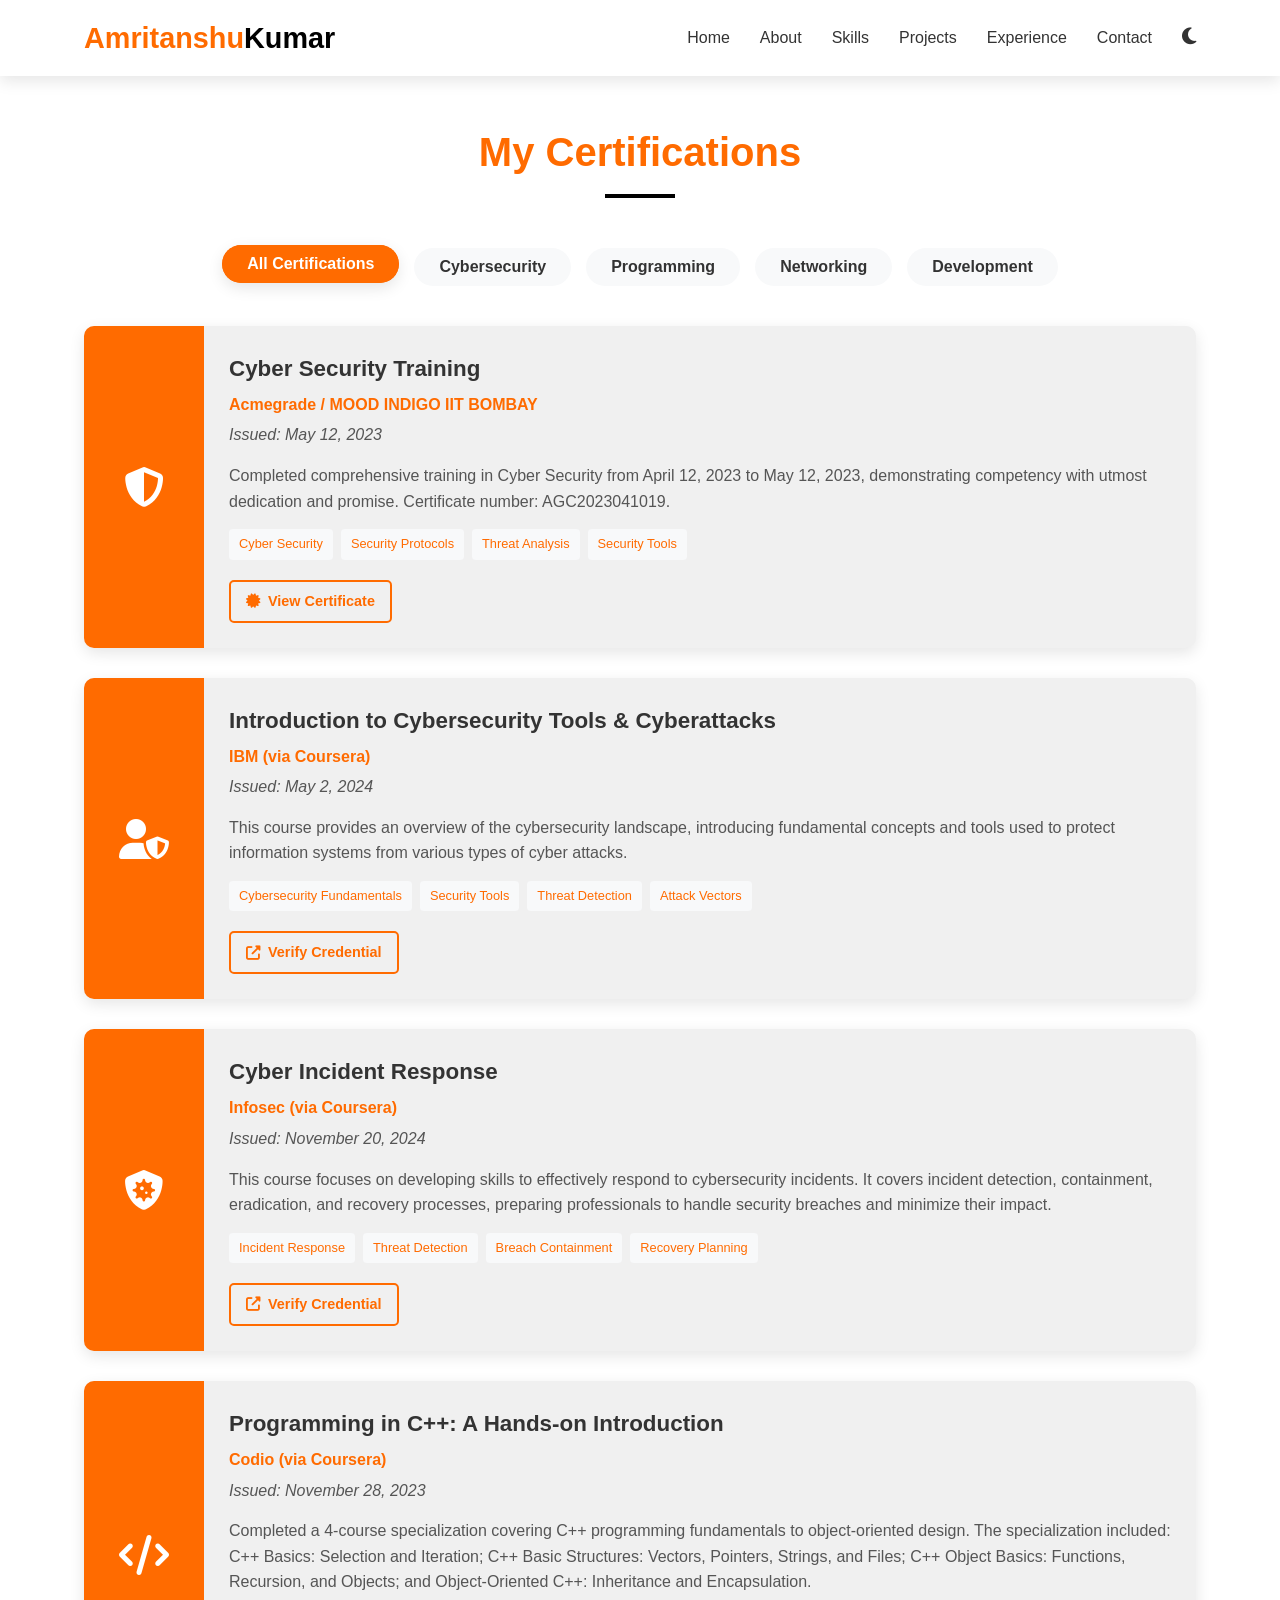
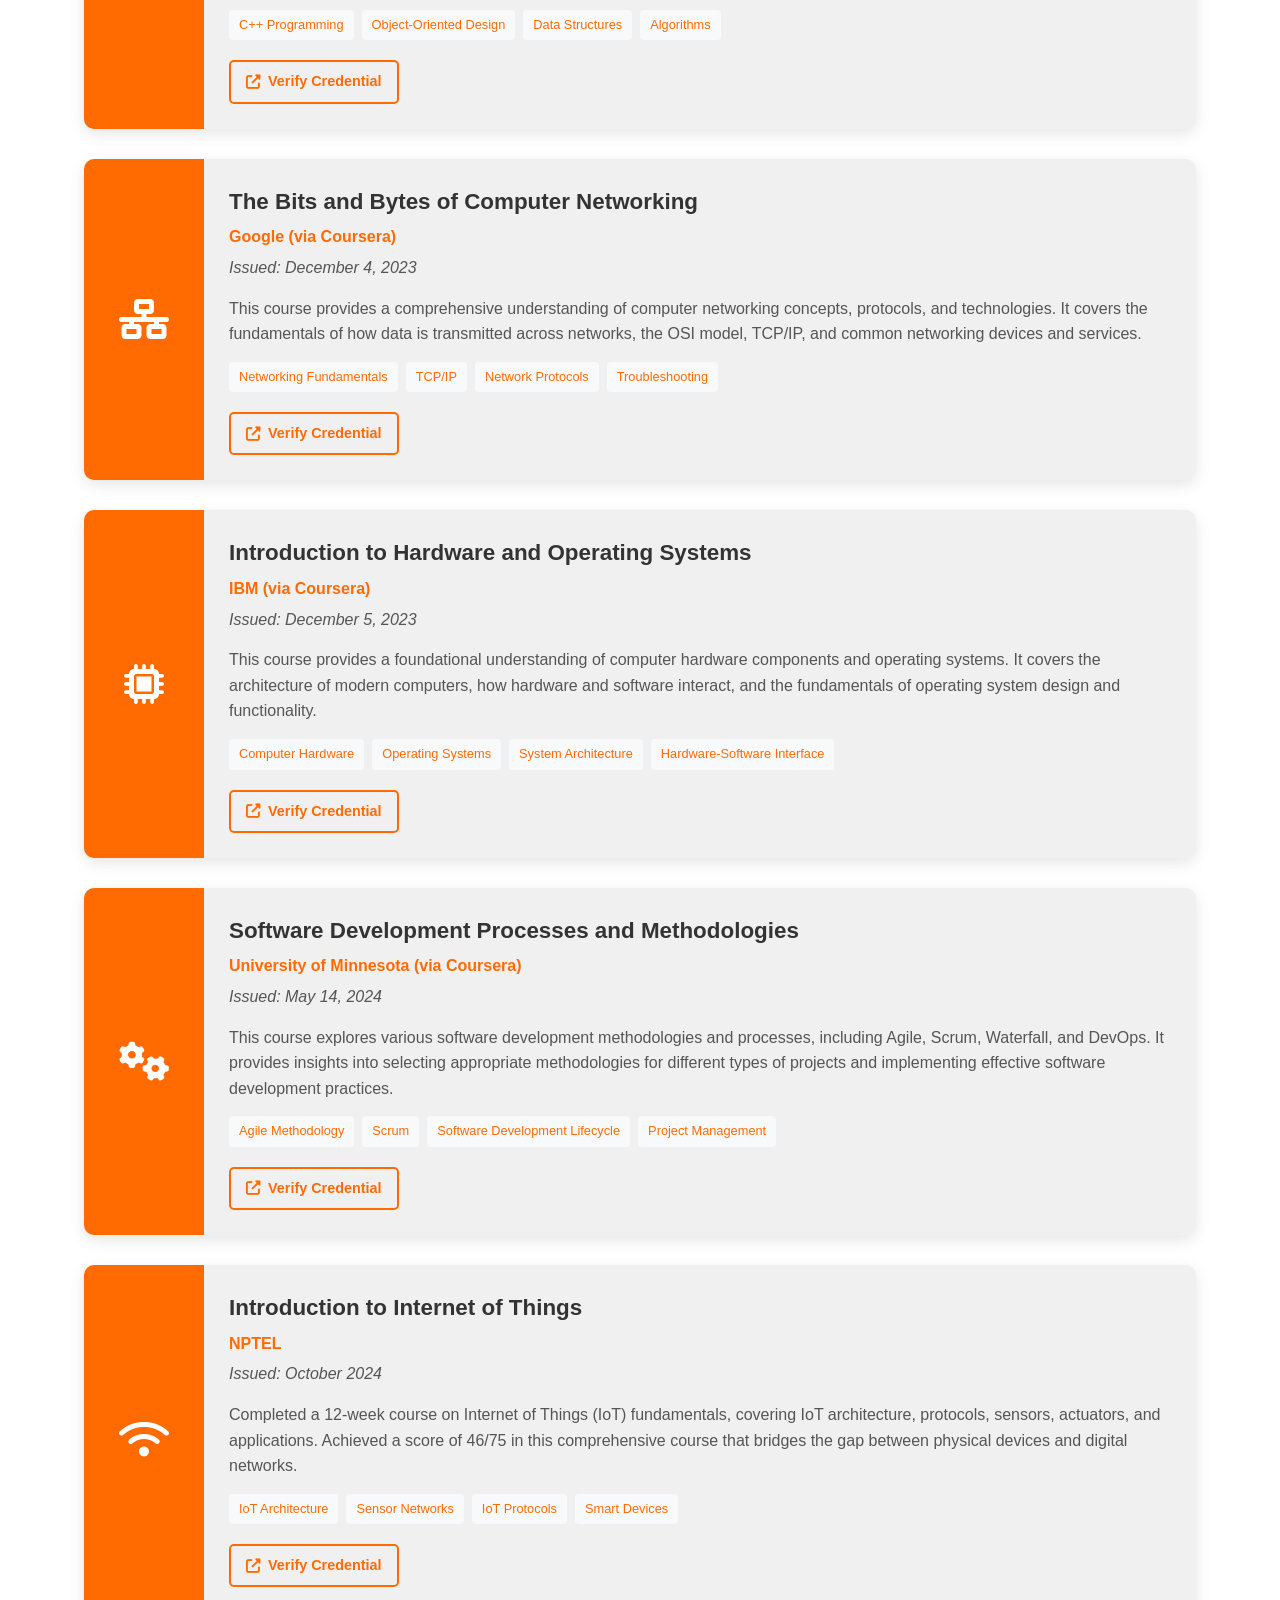
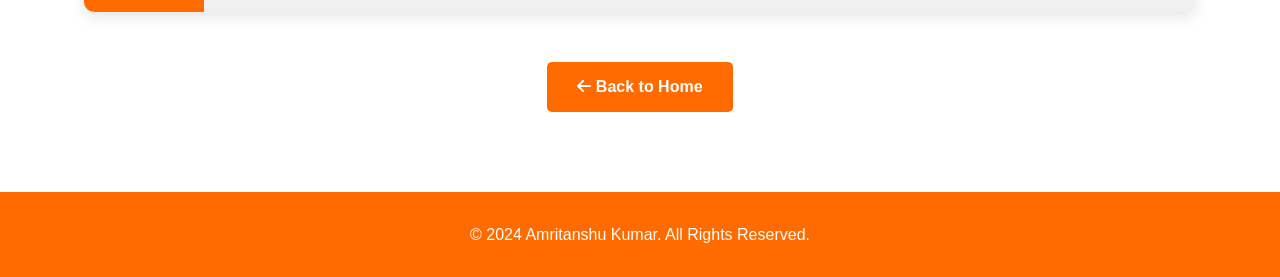
==== certifications.html @ e0c7df5c "Your First commit" ====
<!DOCTYPE html>
<html lang="en">
<head>
    <meta charset="UTF-8">
    <meta name="viewport" content="width=device-width, initial-scale=1.0">
    <title>Amritanshu Kumar | Certifications</title>
    <link rel="stylesheet" href="styles.css">
    <link rel="stylesheet" href="https://cdnjs.cloudflare.com/ajax/libs/font-awesome/6.4.0/css/all.min.css">
</head>
<body class="light-mode">
    <!-- Header Section -->
    <header>
        <div class="container">
            <div class="logo">
                <h1>Amritanshu<span>Kumar</span></h1>
            </div>
            <nav>
                <ul class="nav-links">
                    <li><a href="index.html#home">Home</a></li>
                    <li><a href="index.html#about">About</a></li>
                    <li><a href="index.html#skills">Skills</a></li>
                    <li><a href="index.html#projects">Projects</a></li>
                    <li><a href="index.html#experience">Experience</a></li>
                    <li><a href="index.html#contact">Contact</a></li>
                    <li>
                        <button id="theme-toggle" class="theme-toggle">
                            <i class="fas fa-moon"></i>
                        </button>
                    </li>
                </ul>
                <div class="hamburger">
                    <span class="bar"></span>
                    <span class="bar"></span>
                    <span class="bar"></span>
                </div>
            </nav>
        </div>
    </header>

    <!-- Certifications Section -->
    <section class="certifications-page">
        <div class="container">
            <div class="section-header">
                <h2>My Certifications</h2>
                <div class="underline"></div>
            </div>
            
            <!-- Certification Categories -->
            <div class="certification-categories">
                <button class="cert-category-btn active" data-category="all">All Certifications</button>
                <button class="cert-category-btn" data-category="cybersecurity">Cybersecurity</button>
                <button class="cert-category-btn" data-category="programming">Programming</button>
                <button class="cert-category-btn" data-category="networking">Networking</button>
                <button class="cert-category-btn" data-category="development">Development</button>
            </div>
            
            <div class="certifications-grid">
                <!-- CYBERSECURITY CERTIFICATIONS -->
                
                <!-- Certification: Cyber Security Training -->
                <div class="certification-card" data-category="cybersecurity">
                    <div class="certification-icon">
                        <i class="fas fa-shield-alt"></i>
                    </div>
                    <div class="certification-details">
                        <h3>Cyber Security Training</h3>
                        <p class="certification-issuer">Acmegrade / MOOD INDIGO IIT BOMBAY</p>
                        <p class="certification-date">Issued: May 12, 2023</p>
                        <p class="certification-description">
                            Completed comprehensive training in Cyber Security from April 12, 2023 to May 12, 2023, demonstrating competency with utmost dedication and promise. Certificate number: AGC2023041019.
                        </p>
                        <div class="certification-skills">
                            <span>Cyber Security</span>
                            <span>Security Protocols</span>
                            <span>Threat Analysis</span>
                            <span>Security Tools</span>
                        </div>
                        <a href="#" class="btn secondary-btn certification-btn view-certificate" data-image="https://hebbkx1anhila5yf.public.blob.vercel-storage.com/Amritanshu%20Kumar_Training%20Completion.jpg-Mff4ycmvmTlP9Wf2newziqdN8d3JYo.jpeg">
                            <i class="fas fa-certificate"></i> View Certificate
                        </a>
                    </div>
                </div>

                <!-- Certification: Introduction to Cybersecurity Tools & Cyberattacks -->
                <div class="certification-card" data-category="cybersecurity">
                    <div class="certification-icon">
                        <i class="fas fa-user-shield"></i>
                    </div>
                    <div class="certification-details">
                        <h3>Introduction to Cybersecurity Tools & Cyberattacks</h3>
                        <p class="certification-issuer">IBM (via Coursera)</p>
                        <p class="certification-date">Issued: May 2, 2024</p>
                        <p class="certification-description">
                            This course provides an overview of the cybersecurity landscape, introducing fundamental concepts and tools used to protect information systems from various types of cyber attacks.
                        </p>
                        <div class="certification-skills">
                            <span>Cybersecurity Fundamentals</span>
                            <span>Security Tools</span>
                            <span>Threat Detection</span>
                            <span>Attack Vectors</span>
                        </div>
                        <a href="https://coursera.org/verify/MTR5XKNKFV6U" target="_blank" class="btn secondary-btn certification-btn">
                            <i class="fas fa-external-link-alt"></i> Verify Credential
                        </a>
                    </div>
                </div>

                <!-- Certification: Cyber Incident Response -->
                <div class="certification-card" data-category="cybersecurity">
                    <div class="certification-icon">
                        <i class="fas fa-shield-virus"></i>
                    </div>
                    <div class="certification-details">
                        <h3>Cyber Incident Response</h3>
                        <p class="certification-issuer">Infosec (via Coursera)</p>
                        <p class="certification-date">Issued: November 20, 2024</p>
                        <p class="certification-description">
                            This course focuses on developing skills to effectively respond to cybersecurity incidents. It covers incident detection, containment, eradication, and recovery processes, preparing professionals to handle security breaches and minimize their impact.
                        </p>
                        <div class="certification-skills">
                            <span>Incident Response</span>
                            <span>Threat Detection</span>
                            <span>Breach Containment</span>
                            <span>Recovery Planning</span>
                        </div>
                        <a href="https://coursera.org/verify/WIJTBOABMJUI" target="_blank" class="btn secondary-btn certification-btn">
                            <i class="fas fa-external-link-alt"></i> Verify Credential
                        </a>
                    </div>
                </div>

                <!-- PROGRAMMING CERTIFICATIONS -->
                
                <!-- Certification: Programming in C++ Specialization -->
                <div class="certification-card" data-category="programming">
                    <div class="certification-icon">
                        <i class="fas fa-code"></i>
                    </div>
                    <div class="certification-details">
                        <h3>Programming in C++: A Hands-on Introduction</h3>
                        <p class="certification-issuer">Codio (via Coursera)</p>
                        <p class="certification-date">Issued: November 28, 2023</p>
                        <p class="certification-description">
                            Completed a 4-course specialization covering C++ programming fundamentals to object-oriented design. The specialization included: C++ Basics: Selection and Iteration; C++ Basic Structures: Vectors, Pointers, Strings, and Files; C++ Object Basics: Functions, Recursion, and Objects; and Object-Oriented C++: Inheritance and Encapsulation.
                        </p>
                        <div class="certification-skills">
                            <span>C++ Programming</span>
                            <span>Object-Oriented Design</span>
                            <span>Data Structures</span>
                            <span>Algorithms</span>
                        </div>
                        <a href="https://coursera.org/verify/specialization/FGWPB8XZX6ZG" target="_blank" class="btn secondary-btn certification-btn">
                            <i class="fas fa-external-link-alt"></i> Verify Credential
                        </a>
                    </div>
                </div>

                <!-- NETWORKING CERTIFICATIONS -->
                
                <!-- Certification: The Bits and Bytes of Computer Networking -->
                <div class="certification-card" data-category="networking">
                    <div class="certification-icon">
                        <i class="fas fa-network-wired"></i>
                    </div>
                    <div class="certification-details">
                        <h3>The Bits and Bytes of Computer Networking</h3>
                        <p class="certification-issuer">Google (via Coursera)</p>
                        <p class="certification-date">Issued: December 4, 2023</p>
                        <p class="certification-description">
                            This course provides a comprehensive understanding of computer networking concepts, protocols, and technologies. It covers the fundamentals of how data is transmitted across networks, the OSI model, TCP/IP, and common networking devices and services.
                        </p>
                        <div class="certification-skills">
                            <span>Networking Fundamentals</span>
                            <span>TCP/IP</span>
                            <span>Network Protocols</span>
                            <span>Troubleshooting</span>
                        </div>
                        <a href="https://coursera.org/verify/EKJ3FA8R62XE" target="_blank" class="btn secondary-btn certification-btn">
                            <i class="fas fa-external-link-alt"></i> Verify Credential
                        </a>
                    </div>
                </div>

                <!-- HARDWARE & OS CERTIFICATIONS -->
                
                <!-- Certification: Introduction to Hardware and Operating Systems -->
                <div class="certification-card" data-category="development">
                    <div class="certification-icon">
                        <i class="fas fa-microchip"></i>
                    </div>
                    <div class="certification-details">
                        <h3>Introduction to Hardware and Operating Systems</h3>
                        <p class="certification-issuer">IBM (via Coursera)</p>
                        <p class="certification-date">Issued: December 5, 2023</p>
                        <p class="certification-description">
                            This course provides a foundational understanding of computer hardware components and operating systems. It covers the architecture of modern computers, how hardware and software interact, and the fundamentals of operating system design and functionality.
                        </p>
                        <div class="certification-skills">
                            <span>Computer Hardware</span>
                            <span>Operating Systems</span>
                            <span>System Architecture</span>
                            <span>Hardware-Software Interface</span>
                        </div>
                        <a href="https://coursera.org/verify/5UM3SC7GSRB4" target="_blank" class="btn secondary-btn certification-btn">
                            <i class="fas fa-external-link-alt"></i> Verify Credential
                        </a>
                    </div>
                </div>

                <!-- SOFTWARE DEVELOPMENT CERTIFICATIONS -->
                
                <!-- Certification: Software Development Processes and Methodologies -->
                <div class="certification-card" data-category="development">
                    <div class="certification-icon">
                        <i class="fas fa-cogs"></i>
                    </div>
                    <div class="certification-details">
                        <h3>Software Development Processes and Methodologies</h3>
                        <p class="certification-issuer">University of Minnesota (via Coursera)</p>
                        <p class="certification-date">Issued: May 14, 2024</p>
                        <p class="certification-description">
                            This course explores various software development methodologies and processes, including Agile, Scrum, Waterfall, and DevOps. It provides insights into selecting appropriate methodologies for different types of projects and implementing effective software development practices.
                        </p>
                        <div class="certification-skills">
                            <span>Agile Methodology</span>
                            <span>Scrum</span>
                            <span>Software Development Lifecycle</span>
                            <span>Project Management</span>
                        </div>
                        <a href="https://coursera.org/verify/29CR3XC6URD5" target="_blank" class="btn secondary-btn certification-btn">
                            <i class="fas fa-external-link-alt"></i> Verify Credential
                        </a>
                    </div>
                </div>

                <!-- IOT CERTIFICATIONS -->
                
                <!-- Certification: Introduction to Internet of Things -->
                <div class="certification-card" data-category="development">
                    <div class="certification-icon">
                        <i class="fas fa-wifi"></i>
                    </div>
                    <div class="certification-details">
                        <h3>Introduction to Internet of Things</h3>
                        <p class="certification-issuer">NPTEL</p>
                        <p class="certification-date">Issued: October 2024</p>
                        <p class="certification-description">
                            Completed a 12-week course on Internet of Things (IoT) fundamentals, covering IoT architecture, protocols, sensors, actuators, and applications. Achieved a score of 46/75 in this comprehensive course that bridges the gap between physical devices and digital networks.
                        </p>
                        <div class="certification-skills">
                            <span>IoT Architecture</span>
                            <span>Sensor Networks</span>
                            <span>IoT Protocols</span>
                            <span>Smart Devices</span>
                        </div>
                        <a href="#" class="btn secondary-btn certification-btn">
                            <i class="fas fa-external-link-alt"></i> Verify Credential
                        </a>
                    </div>
                </div>
            </div>

            <div class="back-to-home">
                <a href="index.html" class="btn primary-btn">
                    <i class="fas fa-arrow-left"></i> Back to Home
                </a>
            </div>
        </div>
    </section>

    <!-- Certificate Modal -->
    <div id="certificate-modal" class="modal">
        <div class="modal-content">
            <span class="close-modal">&times;</span>
            <div class="modal-body">
                <img id="certificate-image" src="/placeholder.svg" alt="Certificate">
            </div>
        </div>
    </div>

    <!-- Footer -->
    <footer>
        <div class="container">
            <div class="footer-content">
                <p>&copy; 2024 Amritanshu Kumar. All Rights Reserved.</p>
            </div>
        </div>
    </footer>

    <!-- Back to Top Button -->
    <button id="back-to-top" class="back-to-top">
        <i class="fas fa-arrow-up"></i>
    </button>

    <script src="script.js"></script>
    
    <!-- Certificate filtering script -->
    <script>
        document.addEventListener('DOMContentLoaded', function() {
            const categoryButtons = document.querySelectorAll('.cert-category-btn');
            const certificationCards = document.querySelectorAll('.certification-card');
            
            // Filter certifications based on category
            categoryButtons.forEach(button => {
                button.addEventListener('click', () => {
                    // Remove active class from all buttons
                    categoryButtons.forEach(btn => btn.classList.remove('active'));
                    
                    // Add active class to clicked button
                    button.classList.add('active');
                    
                    const category = button.getAttribute('data-category');
                    
                    // Show/hide certification cards based on category
                    certificationCards.forEach(card => {
                        if (category === 'all' || card.getAttribute('data-category') === category) {
                            card.style.display = 'flex';
                            setTimeout(() => {
                                card.style.opacity = '1';
                                card.style.transform = 'translateY(0)';
                            }, 100);
                        } else {
                            card.style.opacity = '0';
                            card.style.transform = 'translateY(20px)';
                            setTimeout(() => {
                                card.style.display = 'none';
                            }, 300);
                        }
                    });
                });
            });

            // Certificate Modal
            const modal = document.getElementById('certificate-modal');
            const modalImage = document.getElementById('certificate-image');
            const closeModal = document.querySelector('#certificate-modal .close-modal');
            const viewButtons = document.querySelectorAll('.view-certificate');

            viewButtons.forEach(button => {
                button.addEventListener('click', (e) => {
                    e.preventDefault();
                    const imageUrl = button.getAttribute('data-image');
                    modalImage.src = imageUrl;
                    modal.style.display = 'block';
                    document.body.style.overflow = 'hidden';
                });
            });

            closeModal.addEventListener('click', () => {
                modal.style.display = 'none';
                document.body.style.overflow = 'auto';
            });

            window.addEventListener('click', (e) => {
                if (e.target === modal) {
                    modal.style.display = 'none';
                    document.body.style.overflow = 'auto';
                }
            });
        });
    </script>
</body>
</html>
---- styles.css ----
/*
==============================================
PORTFOLIO STYLESHEET
==============================================

HOW TO UPDATE:
1. Color Scheme: Edit the CSS variables in the :root section
2. Typography: Change font-family properties
3. Spacing: Adjust padding and margin values
4. Animations: Modify animation durations and effects
5. Layout: Adjust width, height, and grid properties

*/

/* 
==============================================
COLOR SCHEME & THEME VARIABLES
==============================================
Edit these variables to change the color scheme of your portfolio
*/
:root {
  /* Light Theme Colors - CUSTOMIZE THESE */
  --primary-color-light: #ff6b00; /* Changed to orange */
  --secondary-color-light: #ff8c00; /* Changed to lighter orange */
  --accent-color-light: #000000; /* Changed to black */
  --background-color-light: #ffffff; /* Main background */
  --surface-color-light: #f8f9fa; /* Secondary background */
  --text-color-light: #333333; /* Main text color */
  --text-secondary-light: #555555; /* Secondary text color */
  --border-color-light: #dddddd; /* Border color */
  --card-bg-light: #ffffff; /* Card background */
  --shadow-light: 0 5px 15px rgba(0, 0, 0, 0.1); /* Shadow effect */

  /* Dark Theme Colors - CUSTOMIZE THESE */
  --primary-color-dark: #ff8c00; /* Changed to orange */
  --secondary-color-dark: #ff6b00; /* Changed to darker orange */
  --accent-color-dark: #333333; /* Changed to dark gray */
  --background-color-dark: #121212; /* Main background (dark mode) */
  --surface-color-dark: #1e1e1e; /* Secondary background (dark mode) */
  --text-color-dark: #f0f0f0; /* Main text color (dark mode) */
  --text-secondary-dark: #b0b0b0; /* Secondary text color (dark mode) */
  --border-color-dark: #333333; /* Border color (dark mode) */
  --card-bg-dark: #2d2d2d; /* Card background (dark mode) */
  --shadow-dark: 0 5px 15px rgba(0, 0, 0, 0.3); /* Shadow effect (dark mode) */

  /* Card Backgrounds */
  --card-dark-bg: #2d2d2d;
  --card-light-bg: #f0f0f0;

  /* Default to light theme - DO NOT CHANGE THESE */
  --primary-color: var(--primary-color-light);
  --secondary-color: var(--secondary-color-light);
  --accent-color: var(--accent-color-light);
  --background-color: var(--background-color-light);
  --surface-color: var(--surface-color-light);
  --text-color: var(--text-color-light);
  --text-secondary: var(--text-secondary-light);
  --border-color: var(--border-color-light);
  --card-bg: var(--card-bg-light);
  --shadow: var(--shadow-light);

  /* Animation Speed - CUSTOMIZE THIS */
  --transition: all 0.3s ease;
}

/* Replace the existing vertical-sidebar CSS with this updated version */
.vertical-sidebar {
  position: absolute;
  left: 0;
  top: 50%;
  transform: translateY(-50%);
  writing-mode: vertical-lr;
  font-size: 1.2rem;
  letter-spacing: 3px;
  padding: 30px 0;
  font-weight: 700;
  z-index: 1;
  animation: fadeInLeft 1s ease-out;
  display: flex;
  align-items: center;
  justify-content: center;
  color: var(--text-color);
}

.vertical-sidebar.right {
  left: auto;
  right: 0;
}

.vertical-sidebar::before {
  content: "";
  position: absolute;
  top: 50%;
  left: -30px;
  width: 60px;
  height: 2px;
  background-color: var(--accent-color);
  transform: translateY(-50%) rotate(90deg);
}

.vertical-sidebar span {
  color: var(--accent-color);
  font-weight: 800;
  margin-right: 5px;
}

.section-with-sidebar {
  position: relative;
  padding-left: 80px;
}

.section-with-sidebar.right-sidebar {
  padding-left: 0;
  padding-right: 80px;
}

@keyframes fadeInLeft {
  from {
    opacity: 0;
    transform: translateY(-50%) translateX(-30px);
  }
  to {
    opacity: 1;
    transform: translateY(-50%) translateX(0);
  }
}

/* Replace the social-sidebar CSS with this updated version */
.social-sidebar {
  position: fixed;
  left: 30px;
  top: 50%; /* Position it in the middle of the viewport height */
  transform: translateY(-50%); /* Center it vertically */
  display: flex;
  flex-direction: column;
  align-items: center;
  z-index: 100;
}

.social-sidebar .social-link {
  width: 40px;
  height: 40px;
  background-color: var(--primary-color);
  color: white;
  border-radius: 50%;
  display: flex;
  justify-content: center;
  align-items: center;
  margin: 10px 0;
  transition: all 0.5s cubic-bezier(0.175, 0.885, 0.32, 1.275);
  position: relative;
  overflow: hidden;
}

.social-sidebar .social-link::before {
  content: "";
  position: absolute;
  top: 0;
  left: 0;
  width: 100%;
  height: 100%;
  background: radial-gradient(circle, rgba(255, 255, 255, 0.3) 0%, rgba(255, 255, 255, 0) 70%);
  opacity: 0;
  transition: opacity 0.4s ease;
}

/* Add tooltip styles */
.social-sidebar .social-link::after {
  content: attr(data-tooltip);
  position: absolute;
  left: 50px;
  background-color: rgba(0, 0, 0, 0.8);
  color: white;
  padding: 5px 10px;
  border-radius: 4px;
  font-size: 14px;
  white-space: nowrap;
  opacity: 0;
  visibility: hidden;
  transform: translateY(-50%);
  transition: all 0.3s ease;
  pointer-events: none;
  z-index: 100;
  top: 50%;
}

/* Show tooltip on hover */
.social-sidebar .social-link:hover::after {
  opacity: 1;
  visibility: visible;
  left: 60px;
}

.social-sidebar .social-link:hover {
  background-color: var(--accent-color);
  transform: translateY(-5px) scale(1.2) rotate(360deg);
  box-shadow: 0 10px 20px rgba(0, 0, 0, 0.2);
}

.social-sidebar .social-link i {
  transition: all 0.3s ease;
}

.social-sidebar .social-link:hover i {
  transform: scale(1.2);
  animation: pulse 1s infinite alternate;
}

.social-sidebar .vertical-line {
  width: 2px;
  height: 50px;
  background-color: var(--primary-color);
  margin: 10px 0;
  position: relative;
  overflow: hidden;
}

.social-sidebar .vertical-line::after {
  content: "";
  position: absolute;
  top: 0;
  left: 0;
  width: 100%;
  height: 30%;
  background-color: rgba(255, 255, 255, 0.5);
  animation: line-animation 2s infinite;
}

@keyframes line-animation {
  0% {
    top: -30%;
  }
  100% {
    top: 100%;
  }
}

@keyframes pulse {
  0% {
    transform: scale(1);
  }
  100% {
    transform: scale(1.3);
  }
}

/* Add specific hover effects for each social platform */
.social-sidebar .social-link:nth-child(1):hover {
  background-color: #0077b5; /* LinkedIn blue */
}

.social-sidebar .social-link:nth-child(2):hover {
  background-color: #333333; /* GitHub dark */
}

.social-sidebar .social-link:nth-child(3):hover {
  background-color: #1da1f2; /* Twitter blue */
}

/* Ensure the sidebar is hidden on mobile */
@media (max-width: 768px) {
  .social-sidebar {
    display: none;
  }
}

/* 
==============================================
BASE STYLES
==============================================
*/
* {
  margin: 0;
  padding: 0;
  box-sizing: border-box;
}

html {
  scroll-behavior: smooth;
}

/* CUSTOMIZE: Change the font family here */
body {
  font-family: "Segoe UI", Tahoma, Geneva, Verdana, sans-serif;
  line-height: 1.6;
  color: var(--text-color);
  background-color: var(--background-color);
  transition: background-color 0.3s ease, color 0.3s ease;
}

/* Dark Mode Styles - DO NOT CHANGE */
body.dark-mode {
  --primary-color: var(--primary-color-dark);
  --secondary-color: var(--secondary-color-dark);
  --accent-color: var(--accent-color-dark);
  --background-color: var(--background-color-dark);
  --surface-color: var(--surface-color-dark);
  --text-color: var(--text-color-dark);
  --text-secondary: var(--text-secondary-dark);
  --border-color: var(--border-color-dark);
  --card-bg: var(--card-dark-bg);
  --shadow: var(--shadow-dark);
}

/* Light Mode Styles */
body.light-mode {
  --card-bg: var(--card-light-bg);
}

/* CUSTOMIZE: Change the container width here */
.container {
  width: 90%;
  max-width: 1200px;
  margin: 0 auto;
  padding: 0 20px;
}

/* CUSTOMIZE: Change section padding here */
section {
  padding: 80px 0;
}

.section-header {
  text-align: center;
  margin-bottom: 50px;
}

/* CUSTOMIZE: Change heading size here */
.section-header h2 {
  font-size: 2.5rem;
  color: var(--primary-color);
  margin-bottom: 10px;
}

/* CUSTOMIZE: Change underline style here */
.underline {
  height: 4px;
  width: 70px;
  background: var(--accent-color);
  margin: 0 auto;
}

/* 
==============================================
BUTTON STYLES
==============================================
CUSTOMIZE: Change button styles here
*/
.btn {
  display: inline-block;
  padding: 12px 30px;
  border: none;
  border-radius: 5px;
  font-weight: 600;
  text-decoration: none;
  cursor: pointer;
  transition: var(--transition);
}

.primary-btn {
  background-color: var(--primary-color);
  color: white;
}

.primary-btn:hover {
  background-color: var(--secondary-color);
  transform: translateY(-3px);
}

.secondary-btn {
  background-color: transparent;
  color: var(--primary-color);
  border: 2px solid var(--primary-color);
}

.secondary-btn:hover {
  background-color: var(--primary-color);
  color: white;
  transform: translateY(-3px);
}

.accent-btn {
  background-color: var(--accent-color);
  color: white;
}

.accent-btn:hover {
  background-color: #e67100;
  transform: translateY(-3px);
}

/* 
==============================================
HEADER STYLES
==============================================
*/
header {
  position: fixed;
  top: 0;
  left: 0;
  width: 100%;
  background-color: var(--background-color);
  box-shadow: var(--shadow);
  z-index: 1000;
  padding: 15px 0;
  transition: background-color 0.3s ease, box-shadow 0.3s ease;
}

header .container {
  display: flex;
  justify-content: space-between;
  align-items: center;
}

/* CUSTOMIZE: Change logo size and color here */
.logo h1 {
  font-size: 1.8rem;
  color: var(--primary-color);
}

.logo span {
  color: var(--accent-color);
}

.nav-links {
  display: flex;
  list-style: none;
  align-items: center;
}

.nav-links li {
  margin-left: 30px;
}

.nav-links a {
  text-decoration: none;
  color: var(--text-color);
  font-weight: 500;
  transition: var(--transition);
}

.nav-links a:hover {
  color: var(--accent-color);
}

.theme-toggle {
  background: none;
  border: none;
  color: var(--text-color);
  font-size: 1.2rem;
  cursor: pointer;
  transition: var(--transition);
}

.theme-toggle:hover {
  color: var(--accent-color);
  transform: rotate(30deg);
}

.hamburger {
  display: none;
  cursor: pointer;
}

.bar {
  display: block;
  width: 25px;
  height: 3px;
  margin: 5px auto;
  background-color: var(--text-color);
  transition: var(--transition);
}

/* 
==============================================
HERO SECTION
==============================================
CUSTOMIZE: Change hero section styles here
*/
.hero {
  padding-top: 150px;
  padding-bottom: 80px;
  background: linear-gradient(135deg, var(--background-color) 0%, var(--surface-color) 100%);
}

.hero .container {
  display: flex;
  align-items: center;
  justify-content: space-between;
}

.hero-content {
  flex: 1;
}

/* CUSTOMIZE: Change hero title size here */
.hero-content h1 {
  font-size: 3rem;
  color: var(--text-color);
  margin-bottom: 10px;
}

.hero-content span {
  color: var(--primary-color);
}

.hero-content h2 {
  font-size: 1.8rem;
  color: var(--accent-color);
  margin-bottom: 20px;
}

.hero-content p {
  font-size: 1.2rem;
  margin-bottom: 30px;
  color: var(--text-secondary);
}

.hero-buttons {
  display: flex;
  gap: 15px;
  flex-wrap: wrap;
}

.hero-image {
  flex: 1;
  display: flex;
  justify-content: center;
  align-items: center;
}

/* CUSTOMIZE: Change profile image size here */
.profile-img-placeholder {
  width: 300px;
  height: 300px;
  border-radius: 50%;
  background-color: var(--surface-color);
  display: flex;
  justify-content: center;
  align-items: center;
  box-shadow: var(--shadow);
  overflow: hidden; /* Add this to ensure the image stays within the circular container */
}

.profile-img-placeholder i {
  font-size: 150px;
  color: var(--text-secondary);
}

/* CUSTOMIZE: Use this for a real profile image */
.profile-img-placeholder img {
  width: 100%;
  height: 100%;
  object-fit: cover;
  object-position: center 20%; /* Adjust this value to move the image up and show the head properly */
  border-radius: 50%;
}

/* 
==============================================
ABOUT SECTION
==============================================
*/
.about {
  background-color: var(--background-color);
}

/* Update the about section styles */
.about-content {
  display: flex;
  flex-wrap: wrap;
  gap: 40px;
  padding-left: 20px;
}

.about-left {
  flex: 1;
  min-width: 300px;
}

.about-right {
  flex: 1;
  min-width: 300px;
}

.about-text p {
  font-size: 1.1rem;
  margin-bottom: 20px;
  color: var(--text-secondary);
}

.about-columns {
  display: flex;
  flex-wrap: wrap;
  gap: 20px;
}

.about-column {
  flex: 1;
  min-width: 200px;
}

.detail-item {
  display: flex;
  align-items: flex-start;
  gap: 15px;
  margin-bottom: 20px;
}

.detail-item i {
  font-size: 2rem;
  color: var(--primary-color);
}

.detail-item h3 {
  color: var(--text-color);
  margin-bottom: 10px;
  font-size: 1.2rem;
}

.detail-item p {
  color: var(--text-secondary);
  margin-bottom: 5px;
}

.cert-btn {
  margin-top: 15px;
  font-size: 0.9rem;
  padding: 8px 15px;
  display: inline-flex;
  align-items: center;
  gap: 8px;
}

/* Responsive adjustments for about section */
@media (max-width: 992px) {
  .about-content {
    flex-direction: column;
  }

  .about-columns {
    flex-direction: column;
  }

  .about-column {
    width: 100%;
  }
}

@media (max-width: 768px) {
  .about-content {
    flex-direction: column;
  }

  .about-columns {
    flex-direction: column;
  }

  .about-column {
    width: 100%;
  }
}

/* 
==============================================
SKILLS SECTION
==============================================
CUSTOMIZE: Change skill bar styles here
*/
/* 
==============================================
SKILLS SECTION - ENHANCED WITH ANIMATIONS
==============================================
*/
/* Update the skills section colors to ensure visibility in both modes */
.skills-container {
  background-color: #1a1a1a;
  color: #ffffff;
  padding: 80px 0;
  position: relative;
  transition: background-color 0.3s ease, color 0.3s ease;
  overflow: hidden; /* Prevent animations from causing horizontal scroll */
}

/* Add animated background pattern */
.skills-container::before {
  content: "";
  position: absolute;
  top: 0;
  left: 0;
  right: 0;
  bottom: 0;
  background-image: radial-gradient(circle at 25% 25%, rgba(255, 255, 255, 0.02) 0%, transparent 10%),
    radial-gradient(circle at 75% 75%, rgba(255, 255, 255, 0.02) 0%, transparent 10%);
  background-size: 60px 60px;
  opacity: 0.3;
  z-index: 0;
  animation: patternMove 60s linear infinite;
}

@keyframes patternMove {
  0% {
    background-position: 0 0;
  }
  100% {
    background-position: 100px 100px;
  }
}

/* Ensure dark/light mode transitions for skills section */
body.light-mode .skills-container {
  background-color: #f5f5f5; /* Light background in light mode */
  color: #333333; /* Dark text in light mode */
}

body.light-mode .skills-container::before {
  background-image: radial-gradient(circle at 25% 25%, rgba(0, 0, 0, 0.03) 0%, transparent 10%),
    radial-gradient(circle at 75% 75%, rgba(0, 0, 0, 0.03) 0%, transparent 10%);
}

body.dark-mode .skills-container {
  background-color: #121212; /* Dark background in dark mode */
  color: #ffffff; /* Light text in dark mode */
}

/* Ensure skills text is always visible */
.skills-description {
  font-size: 1.1rem;
  line-height: 1.6;
  margin-bottom: 40px;
  position: relative;
  z-index: 1;
}

body.light-mode .skills-description {
  color: #555555; /* Dark text in light mode */
}

body.dark-mode .skills-description {
  color: #b0b0b0; /* Light text in dark mode */
}

/* Improve tab visibility and add animation */
.skills-tab {
  padding: 12px 30px;
  background-color: transparent;
  border: none;
  border-radius: 30px;
  font-size: 1rem;
  font-weight: 600;
  cursor: pointer;
  transition: all 0.3s ease;
  position: relative;
  overflow: hidden;
  z-index: 1;
}

.skills-tab::before {
  content: "";
  position: absolute;
  top: 0;
  left: 0;
  width: 0;
  height: 100%;
  background-color: var(--accent-color);
  transition: width 0.3s ease;
  z-index: -1;
  border-radius: 30px;
}

.skills-tab:hover::before {
  width: 100%;
}

.skills-tab:hover {
  color: white !important;
}

body.light-mode .skills-tab {
  color: #333333; /* Dark text in light mode */
}

body.dark-mode .skills-tab {
  color: #ffffff; /* Light text in dark mode */
}

.skills-tab.active {
  background-color: var(--accent-color);
  color: #ffffff !important; /* Always white text when active */
  transform: translateY(-3px);
  box-shadow: 0 5px 15px rgba(255, 123, 0, 0.3);
}

.skills-tab.active::before {
  width: 100%;
}

.skills-tabs {
  display: flex;
  margin-bottom: 40px;
  position: relative;
  z-index: 1;
  justify-content: center;
  gap: 15px;
}

/* Update the skills-sidebar to match the new vertical-sidebar style */
.skills-sidebar {
  position: absolute;
  left: 0;
  top: 50%;
  transform: translateY(-50%);
  writing-mode: vertical-lr;
  font-size: 1.2rem;
  letter-spacing: 3px;
  padding: 30px 0;
  font-weight: 700;
  z-index: 1;
  animation: fadeInLeft 1s ease-out;
  display: flex;
  align-items: center;
  color: var(--text-color);
}

.skills-sidebar::before {
  content: "";
  position: absolute;
  top: 50%;
  left: -30px;
  width: 60px;
  height: 2px;
  background-color: var(--accent-color);
  transform: translateY(-50%) rotate(90deg);
}

body.light-mode .skills-sidebar {
  color: #333333; /* Dark text in light mode */
}

body.dark-mode .skills-sidebar {
  color: #ffffff; /* Light text in dark mode */
}

.skills-content-wrapper {
  padding-left: 60px;
  position: relative;
  z-index: 1;
}

.skills-header {
  margin-bottom: 30px;
  animation: fadeInUp 1s ease-out;
}

@keyframes fadeInUp {
  from {
    opacity: 0;
    transform: translateY(20px);
  }
  to {
    opacity: 1;
    transform: translateY(0);
  }
}

.skills-header h2 {
  font-size: 2.8rem;
  margin-bottom: 20px;
}

body.light-mode .skills-header h2 {
  color: #333333; /* Dark text in light mode */
}

body.dark-mode .skills-header h2 {
  color: #ffffff; /* Light text in dark mode */
}

/* Animated skill icons */
.skills-icons {
  display: flex;
  flex-wrap: wrap;
  gap: 20px;
  margin-top: 30px;
  justify-content: center;
}

/* Find the skill-icon styles and update them to fix the black line issue */

/* Replace or add these styles to fix the issue with the skill labels */
.skill-icon {
  position: relative;
  width: 100px;
  height: 100px;
  border-radius: 10px;
  display: flex;
  justify-content: center;
  align-items: center;
  transition: all 0.3s ease;
  overflow: visible;
  animation: fadeInScale 0.5s ease-out backwards;
  margin-bottom: 40px; /* Add space below the icon to accommodate the label */
}

.skill-icon::after {
  content: attr(data-skill);
  position: absolute;
  bottom: -30px; /* Position the label below the icon */
  left: 50%;
  transform: translateX(-50%);
  background-color: var(--accent-color);
  color: white;
  padding: 5px 10px;
  border-radius: 5px;
  font-size: 0.9rem;
  white-space: nowrap;
  z-index: 10;
  /* Remove the visibility:hidden to make labels always visible */
  box-shadow: 0 2px 5px rgba(0, 0, 0, 0.2); /* Add shadow for better appearance */
  width: auto; /* Ensure the width is based on content */
  min-width: max-content; /* Ensure the label doesn't break into multiple lines */
}

/* Remove the ::before pseudo-element that might be causing the line */
.skill-icon::before {
  content: none; /* Remove any content that might be creating the line */
}

/* If you still want to show a tooltip on hover, create a new pseudo-element */
.skill-icon:hover::before {
  content: "";
  position: absolute;
  bottom: -10px;
  left: 50%;
  transform: translateX(-50%);
  border-width: 8px;
  border-style: solid;
  border-color: transparent transparent var(--accent-color) transparent;
  z-index: 10;
}

/* Update the hover state to not affect the label position */
.skill-icon:hover::after {
  bottom: -30px; /* Keep the same position on hover */
  opacity: 1;
}

.skill-icon::before {
  content: "";
  position: absolute;
  top: 0;
  left: 0;
  width: 100%;
  height: 100%;
  background: linear-gradient(135deg, rgba(255, 255, 255, 0.1) 0%, rgba(255, 255, 255, 0) 100%);
  z-index: 1;
  opacity: 0;
  transition: opacity 0.3s ease;
}

.skill-icon:hover {
  transform: translateY(-10px) scale(1.05);
  box-shadow: 0 15px 30px rgba(0, 0, 0, 0.2);
}

.skill-icon:hover::before {
  opacity: 1;
}

body.light-mode .skill-icon {
  background-color: #ffffff; /* Light background in light mode */
  box-shadow: 0 5px 15px rgba(0, 0, 0, 0.1);
}

body.dark-mode .skill-icon {
  background-color: #2d2d2d; /* Dark background in dark mode */
  box-shadow: 0 5px 15px rgba(0, 0, 0, 0.2);
}

.skill-icon img {
  width: 60%;
  height: auto;
  position: relative;
  z-index: 2;
}

.skill-icon i {
  font-size: 2.5rem;
  position: relative;
  z-index: 2;
  transition: transform 0.3s ease, color 0.3s ease;
}

/* Ensure GitHub icon is visible in both light and dark modes */
body.light-mode .skill-icon .fa-github {
  color: #333333;
}

body.dark-mode .skill-icon .fa-github {
  color: #ffffff;
}

.skill-icon:hover i {
  transform: scale(1.1);
}

.skills-tab-content {
  display: none;
  animation: fadeIn 0.5s ease-out;
}

@keyframes fadeIn {
  from {
    opacity: 0;
  }
  to {
    opacity: 1;
  }
}

.skills-tab-content.active {
  display: block;
}

/* Improved mobile responsiveness */
@media (max-width: 992px) {
  .skills-header h2 {
    font-size: 2.2rem;
  }

  .skills-description {
    font-size: 1rem;
  }

  .skills-icons {
    gap: 15px;
  }
}

@media (max-width: 768px) {
  .skills-container {
    padding: 60px 0;
  }

  .skills-sidebar {
    display: none;
  }

  .skills-content-wrapper {
    padding-left: 0;
  }

  .skills-header h2 {
    font-size: 1.8rem;
    text-align: center;
  }

  .skills-description {
    text-align: center;
    max-width: 100%;
    padding: 0 20px;
  }

  .skills-tabs {
    flex-wrap: wrap;
  }

  .skills-tab {
    padding: 10px 20px;
    font-size: 0.9rem;
  }

  .skill-icon {
    width: 80px;
    height: 80px;
  }

  .skill-icon i {
    font-size: 2rem;
  }

  .skills-icons {
    justify-content: center;
    gap: 15px;
  }
}

@media (max-width: 480px) {
  .skills-container {
    padding: 40px 0;
  }

  .skills-header h2 {
    font-size: 1.5rem;
  }

  .skills-description {
    font-size: 0.9rem;
  }

  .skills-tab {
    padding: 8px 15px;
    font-size: 0.8rem;
  }

  .skill-icon {
    width: 70px;
    height: 70px;
  }

  .skill-icon i {
    font-size: 1.8rem;
  }

  .skills-icons {
    justify-content: center;
    gap: 15px;
  }
}

/* 
==============================================
PROJECTS SECTION
==============================================
CUSTOMIZE: Change project card styles here
*/
.projects {
  background-color: var(--background-color);
}

.project-filters {
  display: flex;
  justify-content: center;
  flex-wrap: wrap;
  gap: 15px;
  margin-bottom: 30px;
}

.filter-btn {
  padding: 8px 20px;
  background-color: var(--surface-color);
  border: none;
  border-radius: 30px;
  color: var(--text-color);
  cursor: pointer;
  transition: var(--transition);
}

.filter-btn:hover,
.filter-btn.active {
  background-color: var(--primary-color);
  color: white;
}

.projects-grid {
  display: grid;
  grid-template-columns: repeat(auto-fill, minmax(300px, 1fr));
  gap: 30px;
}

.project-card {
  background-color: var(--card-bg);
  border-radius: 10px;
  overflow: hidden;
  box-shadow: var(--shadow);
  transition: var(--transition);
}

.project-card:hover {
  transform: translateY(-10px);
  box-shadow: 0 15px 30px rgba(0, 0, 0, 0.15);
}

.project-img {
  height: 200px;
  position: relative;
  overflow: hidden;
}

.project-img img {
  width: 100%;
  height: 100%;
  object-fit: cover;
  transition: transform 0.5s ease;
}

.project-card:hover .project-img img {
  transform: scale(1.05);
}

.project-overlay {
  position: absolute;
  top: 0;
  left: 0;
  width: 100%;
  height: 100%;
  background-color: rgba(0, 0, 0, 0.7);
  display: flex;
  justify-content: center;
  align-items: center;
  opacity: 0;
  transition: opacity 0.3s ease;
}

.project-card:hover .project-overlay {
  opacity: 1;
}

.view-project {
  width: 50px;
  height: 50px;
  background-color: var(--accent-color);
  color: white;
  border-radius: 50%;
  display: flex;
  justify-content: center;
  align-items: center;
  text-decoration: none;
  font-size: 1.2rem;
  transform: translateY(20px);
  transition: transform 0.3s ease;
}

.project-card:hover .view-project {
  transform: translateY(0);
}

.project-info {
  padding: 20px;
}

.project-info h3 {
  font-size: 1.3rem;
  color: var(--text-color);
  margin-bottom: 10px;
}

.project-info p {
  margin-bottom: 15px;
  color: var(--text-secondary);
}

.project-tech {
  display: flex;
  flex-wrap: wrap;
  gap: 8px;
  margin-bottom: 15px;
}

.project-tech span {
  padding: 5px 10px;
  background-color: var(--surface-color);
  border-radius: 4px;
  font-size: 0.8rem;
  color: var(--primary-color);
}

.project-links {
  display: flex;
  gap: 15px;
}

.project-link {
  text-decoration: none;
  color: var(--primary-color);
  font-size: 0.9rem;
  font-weight: 600;
  transition: var(--transition);
}

.project-link:hover {
  color: var(--accent-color);
}

/* 
==============================================
EXPERIENCE SECTION
==============================================
CUSTOMIZE: Change timeline styles here
*/
.experience {
  background-color: var(--surface-color);
}

/* Update the experience section styles */
.experience .container {
  position: relative;
}

.timeline {
  position: relative;
  max-width: 800px;
  margin: 0 auto;
}

.timeline::before {
  content: "";
  position: absolute;
  width: 2px;
  background-color: var(--primary-color);
  top: 0;
  bottom: 0;
  left: 50%;
  transform: translateX(-50%);
}

.timeline-item {
  padding: 10px 40px;
  position: relative;
  width: 50%;
  left: 0;
  margin-bottom: 30px;
}

.timeline-item:nth-child(even) {
  left: 50%;
}

.timeline-dot {
  position: absolute;
  width: 20px;
  height: 20px;
  background-color: var(--accent-color);
  border-radius: 50%;
  top: 15px;
  right: -10px;
  z-index: 1;
}

.timeline-item:nth-child(even) .timeline-dot {
  left: -10px;
}

.timeline-content {
  padding: 20px;
  background-color: var(--card-bg);
  border-radius: 6px;
  box-shadow: var(--shadow);
}

.timeline-content h3 {
  font-size: 1.3rem;
  color: var(--primary-color);
  margin-bottom: 5px;
}

.timeline-content h4 {
  font-size: 1.1rem;
  color: var(--accent-color);
  margin-bottom: 10px;
}

.timeline-date {
  font-style: italic;
  color: var(--text-secondary);
  margin-bottom: 10px;
}

/* 
==============================================
CONTACT SECTION
==============================================
CUSTOMIZE: Change contact form styles here
*/
.contact {
  background-color: var(--background-color);
  color: var(--text-color);
}

/* Update the contact section header color */
.contact .section-header h2 {
  color: var(--primary-color);
}

/* Update contact item text colors */
.contact-item h3 {
  font-size: 1.2rem;
  color: var(--text-color);
  margin-bottom: 5px;
}

.contact-item p {
  color: var(--text-secondary);
}

/* Update form input and textarea styles for light theme */
.form-group label {
  color: var(--text-color);
}

.form-group input,
.form-group textarea {
  background-color: var(--surface-color);
  color: var(--text-color);
  border: 1px solid var(--border-color);
}

.form-group input::placeholder,
.form-group textarea::placeholder {
  color: var(--text-secondary);
}

.form-group input:focus,
.form-group textarea:focus {
  background-color: var(--background-color);
  border-color: var(--primary-color);
}

/* Update the contact section styles */
.contact .container {
  position: relative;
}

/* CHANGE THIS LINE - Remove the white color for the section header */
.contact .section-header h2 {
  color: var(--primary-color);
}

.contact-content {
  display: flex;
  gap: 50px;
}

.contact-info,
.contact-form {
  flex: 1;
}

.contact-item {
  display: flex;
  align-items: flex-start;
  gap: 15px;
  margin-bottom: 30px;
}

.contact-item i {
  font-size: 1.5rem;
  color: var(--primary-color);
}

/* CHANGE THESE LINES - Update text colors for contact items */
.contact-item h3 {
  font-size: 1.2rem;
  color: var(--text-color);
  margin-bottom: 5px;
}

.contact-item p {
  color: var(--text-secondary);
}

/* CHANGE THESE LINES - Update form label colors */
.form-group label {
  display: block;
  margin-bottom: 10px;
  color: var(--text-color); /* Use the text color variable */
  font-weight: 500;
  font-size: 1.1rem;
}

/* CHANGE THESE LINES - Update form input colors */
.form-group input,
.form-group textarea {
  width: 100%;
  padding: 15px;
  border: 2px solid var(--primary-color-light); /* Add a visible border */
  border-radius: 5px;
  font-family: inherit;
  font-size: 1rem;
  background-color: #ffffff; /* White background for visibility */
  color: #333333; /* Dark text for visibility */
  transition: var(--transition);
}

.form-group input::placeholder,
.form-group textarea::placeholder {
  color: #777777; /* Darker placeholder text for visibility */
}

.form-group input:focus,
.form-group textarea:focus {
  outline: none;
  border-color: var(--primary-color);
  background-color: #ffffff; /* Keep white background on focus */
  box-shadow: 0 0 0 2px rgba(255, 107, 0, 0.2); /* Add focus ring */
}

.social-links {
  display: flex;
  gap: 15px;
  margin-top: 30px;
}

.social-link {
  display: flex;
  justify-content: center;
  align-items: center;
  width: 40px;
  height: 40px;
  background-color: var(--primary-color);
  color: white;
  border-radius: 50%;
  text-decoration: none;
  transition: var(--transition);
}

.social-link:hover {
  background-color: var(--accent-color);
  transform: translateY(-3px);
}

.form-group {
  margin-bottom: 20px;
}

.form-group textarea {
  height: 150px;
  resize: vertical;
}

.submit-btn {
  width: 100%;
  display: flex;
  justify-content: center;
  align-items: center;
  gap: 10px;
  padding: 15px;
  background-color: var(--primary-color-light); /* Use primary orange */
  color: white;
  border: none;
  border-radius: 5px;
  font-size: 1rem;
  font-weight: 600;
  cursor: pointer;
  transition: all 0.3s ease;
}

.submit-btn:hover {
  background-color: var(--secondary-color-light); /* Use secondary orange */
  transform: translateY(-3px);
}

.form-status {
  margin-top: 20px;
  padding: 10px;
  border-radius: 5px;
  text-align: center;
}

.form-status.success {
  background-color: rgba(39, 174, 96, 0.2);
  color: #27ae60;
}

.form-status.error {
  background-color: rgba(231, 76, 60, 0.2);
  color: #e74c3c;
}

/* Responsive adjustments for contact section */
@media (max-width: 768px) {
  .contact-content {
    flex-direction: column;
  }
}

.contact-form iframe {
  width: 100%;
  min-height: 700px;
  border: none;
  border-radius: 10px;
  box-shadow: var(--shadow);
  transition: var(--transition);
  background-color: var(--card-bg);
}

/* Responsive adjustments for the iframe */
@media (max-width: 768px) {
  .contact-form iframe {
    min-height: 800px;
  }
}

/* 
==============================================
FOOTER
==============================================
CUSTOMIZE: Change footer styles here
*/
footer {
  background-color: var(--primary-color);
  color: white;
  padding: 30px 0;
  text-align: center;
}

/* 
==============================================
MODAL
==============================================
*/
.modal {
  display: none;
  position: fixed;
  z-index: 1100;
  left: 0;
  top: 0;
  width: 100%;
  height: 100%;
  overflow: auto;
  background-color: rgba(0, 0, 0, 0.8);
}

.modal-content {
  background-color: var(--background-color);
  margin: 5% auto;
  padding: 20px;
  border-radius: 10px;
  width: 80%;
  max-width: 800px;
  box-shadow: var(--shadow);
  animation: modalFadeIn 0.3s;
}

@keyframes modalFadeIn {
  from {
    opacity: 0;
    transform: translateY(-50px);
  }
  to {
    opacity: 1;
    transform: translateY(0);
  }
}

.close-modal {
  color: var(--text-color);
  float: right;
  font-size: 28px;
  font-weight: bold;
  cursor: pointer;
}

.close-modal:hover {
  color: var(--accent-color);
}

.modal-body {
  padding: 20px 0;
}

.modal-body img {
  width: 100%;
  max-height: 500px; /* Add max-height to prevent overly large images */
  border-radius: 5px;
  margin-bottom: 20px;
  object-fit: contain; /* Ensure the image maintains its aspect ratio */
}

.modal-body h3 {
  font-size: 1.5rem;
  color: var(--text-color);
  margin-bottom: 10px;
}

.modal-body p {
  color: var(--text-secondary);
}

/* 
==============================================
BACK TO TOP BUTTON
==============================================
*/
.back-to-top {
  position: fixed;
  bottom: 30px;
  right: 30px;
  width: 50px;
  height: 50px;
  background-color: var(--primary-color);
  color: white;
  border: none;
  border-radius: 50%;
  cursor: pointer;
  display: flex;
  justify-content: center;
  align-items: center;
  font-size: 1.2rem;
  opacity: 0;
  visibility: hidden;
  transition: var(--transition);
  z-index: 999;
}

.back-to-top.visible {
  opacity: 1;
  visibility: visible;
}

.back-to-top:hover {
  background-color: var(--accent-color);
  transform: translateY(-5px);
}

/* 
==============================================
CERTIFICATIONS PAGE
==============================================
*/
.certifications-page {
  padding-top: 120px;
  padding-bottom: 80px;
  background-color: var(--background-color);
}

.certifications-grid {
  display: flex;
  flex-direction: column;
  gap: 30px;
  margin-bottom: 50px;
}

.certification-card {
  display: flex;
  background-color: var(--card-bg);
  border-radius: 10px;
  overflow: hidden;
  box-shadow: var(--shadow);
  transition: var(--transition);
}

.certification-card:hover {
  transform: translateY(-5px);
  box-shadow: 0 15px 30px rgba(0, 0, 0, 0.15);
}

.certification-icon {
  display: flex;
  justify-content: center;
  align-items: center;
  min-width: 120px;
  background-color: var(--primary-color);
  color: white;
  font-size: 2.5rem;
  padding: 20px;
}

.certification-details {
  padding: 25px;
  flex: 1;
}

.certification-details h3 {
  font-size: 1.4rem;
  color: var(--text-color);
  margin-bottom: 5px;
}

.certification-issuer {
  font-weight: 600;
  color: var(--primary-color);
  margin-bottom: 5px;
}

.certification-date {
  font-style: italic;
  color: var(--text-secondary);
  margin-bottom: 15px;
}

.certification-description {
  color: var(--text-secondary);
  margin-bottom: 15px;
  line-height: 1.6;
}

.certification-skills {
  display: flex;
  flex-wrap: wrap;
  gap: 8px;
  margin-bottom: 20px;
}

.certification-skills span {
  padding: 5px 10px;
  background-color: var(--surface-color);
  border-radius: 4px;
  font-size: 0.8rem;
  color: var(--primary-color);
}

.certification-btn {
  display: inline-flex;
  align-items: center;
  gap: 8px;
  padding: 8px 15px;
  font-size: 0.9rem;
}

.back-to-home {
  text-align: center;
  margin-top: 30px;
}

.cert-btn {
  margin-top: 10px;
  font-size: 0.9rem;
  padding: 8px 15px;
  display: inline-flex;
  align-items: center;
  gap: 8px;
}

/* 
==============================================
RESPONSIVE STYLES
==============================================
CUSTOMIZE: Change responsive breakpoints here
*/
@media (max-width: 992px) {
  .hero .container {
    flex-direction: column;
    text-align: center;
  }

  .hero-content {
    margin-bottom: 50px;
  }

  .hero-buttons {
    justify-content: center;
  }

  .contact-content {
    flex-direction: column;
  }

  .timeline::before {
    left: 30px;
  }

  .timeline-item {
    width: 100%;
    left: 0;
    padding-left: 70px;
    padding-right: 0;
  }

  .timeline-item:nth-child(even) {
    left: 0;
  }

  .timeline-dot {
    left: 20px;
    right: auto;
  }

  .timeline-item:nth-child(even) .timeline-dot {
    left: 20px;
  }
}

/* Responsive adjustments for the new layout */
@media (max-width: 992px) {
  .vertical-sidebar {
    height: 120px;
    font-size: 1rem;
    width: 40px;
  }

  .section-with-sidebar {
    padding-left: 50px;
  }

  .section-with-sidebar.right-sidebar {
    padding-left: 0;
    padding-right: 50px;
  }
}

@media (max-width: 768px) {
  .nav-links {
    position: fixed;
    left: -100%;
    top: 70px;
    flex-direction: column;
    background-color: var(--background-color);
    width: 100%;
    text-align: center;
    transition: var(--transition);
    box-shadow: var(--shadow);
    padding: 20px 0;
  }

  .nav-links.active {
    left: 0;
  }

  .nav-links li {
    margin: 15px 0;
  }

  .hamburger {
    display: block;
  }

  .hamburger.active .bar:nth-child(2) {
    opacity: 0;
  }

  .hamburger.active .bar:nth-child(1) {
    transform: translateY(8px) rotate(45deg);
  }

  .hamburger.active .bar:nth-child(3) {
    transform: translateY(-8px) rotate(-45deg);
  }

  .about-details {
    flex-direction: column;
  }

  .hero-buttons {
    flex-direction: column;
    align-items: center;
  }

  .hero-buttons .btn {
    width: 100%;
    margin-bottom: 10px;
    text-align: center;
  }
}

@media (max-width: 768px) {
  .vertical-sidebar {
    display: none;
  }

  .section-with-sidebar,
  .section-with-sidebar.right-sidebar {
    padding-left: 0;
    padding-right: 0;
  }
}

@media (max-width: 768px) {
  .social-sidebar {
    display: none;
  }
}

@media (max-width: 768px) {
  .certification-card {
    flex-direction: column;
  }

  .certification-icon {
    min-width: 100%;
    padding: 30px;
  }
}

/* 
==============================================
ANIMATION CLASSES
==============================================
CUSTOMIZE: Change animation styles here
*/
.fade-in {
  animation: fadeIn 1s ease-in-out;
}

@keyframes fadeIn {
  from {
    opacity: 0;
    transform: translateY(20px);
  }
  to {
    opacity: 1;
    transform: translateY(0);
  }
}

.slide-in-left {
  animation: slideInLeft 1s ease-in-out;
}

@keyframes slideInLeft {
  from {
    opacity: 0;
    transform: translateX(-50px);
  }
  to {
    opacity: 1;
    transform: translateX(0);
  }
}

.slide-in-right {
  animation: slideInRight 1s ease-in-out;
}

@keyframes slideInRight {
  from {
    opacity: 0;
    transform: translateX(50px);
  }
  to {
    opacity: 1;
    transform: translateX(0);
  }
}

/* 
==============================================
ACHIEVEMENT CARDS
==============================================
*/
.achievement-cards {
  display: flex;
  justify-content: center;
  gap: 30px;
  margin-bottom: 50px;
  flex-wrap: wrap;
}

.achievement-card {
  background-color: var(--card-bg);
  border-radius: 15px;
  padding: 30px;
  display: flex;
  align-items: center;
  min-width: 280px;
  flex: 1;
  max-width: 450px;
  box-shadow: 0 10px 20px rgba(0, 0, 0, 0.2);
  transition: transform 0.3s ease, box-shadow 0.3s ease;
  cursor: pointer;
  position: relative;
  overflow: hidden;
}

.achievement-card:hover {
  transform: translateY(-5px);
  box-shadow: 0 15px 30px rgba(0, 0, 0, 0.3);
}

.achievement-icon {
  width: 70px;
  height: 70px;
  background-color: rgba(255, 123, 0, 0.2);
  border-radius: 50%;
  display: flex;
  justify-content: center;
  align-items: center;
  margin-right: 20px;
}

.achievement-icon i {
  font-size: 2rem;
  color: var(--accent-color);
}

.achievement-content {
  flex: 1;
}

/* Fix achievement card text visibility in both modes */
body.light-mode .achievement-card {
  background-color: var(--primary-color);
}

body.dark-mode .achievement-card {
  background-color: var(--primary-color-dark);
}

.achievement-number {
  font-size: 3rem;
  font-weight: 700;
  color: var(--accent-color);
  margin: 0;
  line-height: 1;
  text-shadow: 0 2px 4px rgba(0, 0, 0, 0.3);
}

.achievement-text {
  font-size: 1.1rem;
  color: #ffffff;
  margin: 5px 0 0 0;
  text-shadow: 0 1px 3px rgba(0, 0, 0, 0.5);
  font-weight: 500;
}

/* Make the arrow icon more visible */
.achievement-arrow {
  color: #ffffff;
  font-size: 1.2rem;
  margin-left: 15px;
}

/* Dark mode specific styles */
/* Update the achievement card background to ensure better contrast */
body.light-mode .achievement-card {
  background-color: var(--primary-color);
}

body.dark-mode .achievement-card {
  background-color: var(--primary-color-dark);
}

body.light-mode .achievement-number,
body.dark-mode .achievement-number {
  color: var(--accent-color);
}

body.light-mode .achievement-text,
body.dark-mode .achievement-text {
  color: #ffffff;
}

/* Responsive styles for achievement cards */
@media (max-width: 768px) {
  .achievement-cards {
    flex-direction: column;
    align-items: center;
  }

  .achievement-card {
    width: 100%;
  }
}

/* 
==============================================
ACHIEVEMENT MODALS
==============================================
*/
.achievement-modal .modal-content {
  max-width: 800px;
  width: 90%;
  max-height: 90vh;
  overflow-y: auto;
  background-color: var(--background-color);
  color: var(--text-color);
}

.achievement-modal .modal-body {
  padding: 30px;
  color: var(--text-color);
}

.achievement-modal h3 {
  color: var(--accent-color);
  font-size: 2rem;
  margin-bottom: 20px;
  text-align: center;
}

.modal-section {
  margin-bottom: 30px;
}

.modal-section h4 {
  color: var(--primary-color);
  font-size: 1.5rem;
  margin-bottom: 15px;
  border-bottom: 2px solid var(--accent-color);
  padding-bottom: 8px;
}

.modal-section p {
  margin-bottom: 15px;
  line-height: 1.6;
  color: var(--text-color);
}

.modal-section ul {
  padding-left: 20px;
  margin-bottom: 15px;
  color: var(--text-color);
}

.modal-section ul li {
  margin-bottom: 8px;
  line-height: 1.5;
  color: var(--text-color);
}

/* Event Cards */
.event-cards {
  display: grid;
  grid-template-columns: repeat(auto-fill, minmax(250px, 1fr));
  gap: 20px;
  margin-top: 20px;
}

.event-card {
  background-color: var(--surface-color);
  border-radius: 10px;
  padding: 20px;
  box-shadow: var(--shadow);
  transition: transform 0.3s ease;
}

.event-card:hover {
  transform: translateY(-5px);
}

.event-header {
  display: flex;
  justify-content: space-between;
  align-items: center;
  margin-bottom: 10px;
}

.event-header h5 {
  font-size: 1.2rem;
  color: var(--text-color);
  margin: 0;
}

.event-tag {
  background-color: var(--primary-color);
  color: white;
  padding: 4px 8px;
  border-radius: 4px;
  font-size: 0.8rem;
}

.event-card p {
  margin-bottom: 15px;
  font-size: 0.9rem;
  color: var(--text-color);
}

.event-stats {
  display: flex;
  justify-content: space-between;
}

.event-stat {
  display: flex;
  align-items: center;
  gap: 8px;
  color: var(--text-color);
}

.event-stat i {
  color: var(--accent-color);
}

/* Event Categories */
.event-categories {
  display: flex;
  flex-wrap: wrap;
  gap: 20px;
  justify-content: center;
  margin-top: 20px;
}

.event-category {
  background-color: var(--surface-color);
  border-radius: 10px;
  padding: 20px;
  text-align: center;
  width: 150px;
  box-shadow: var(--shadow);
  transition: transform 0.3s ease;
}

.event-category:hover {
  transform: translateY(-5px);
}

.event-category i {
  font-size: 2rem;
  color: var(--accent-color);
}

.event-category h5 {
  font-size: 1rem;
  color: var(--text-color);
  margin-bottom: 5px;
}

.event-category p {
  color: var(--primary-color);
  font-weight: 600;
}

/* Responsive styles for modals */
@media (max-width: 768px) {
  .event-cards {
    grid-template-columns: 1fr;
  }

  .event-categories {
    gap: 15px;
  }

  .event-category {
    width: calc(50% - 15px);
    padding: 15px;
  }
}

/* 
==============================================
CERTIFICATIONS PAGE - ENHANCED
==============================================
*/
.certifications-page {
  padding-top: 120px;
  padding-bottom: 80px;
  background-color: var(--background-color);
}

/* Certification Categories */
.certification-categories {
  display: flex;
  justify-content: center;
  flex-wrap: wrap;
  gap: 15px;
  margin-bottom: 40px;
}

.cert-category-btn {
  padding: 10px 25px;
  background-color: var(--surface-color);
  border: none;
  border-radius: 30px;
  color: var(--text-color);
  font-size: 1rem;
  font-weight: 600;
  cursor: pointer;
  transition: all 0.3s ease;
  position: relative;
  overflow: hidden;
}

.cert-category-btn::before {
  content: "";
  position: absolute;
  top: 0;
  left: 0;
  width: 0;
  height: 100%;
  background-color: var(--primary-color);
  transition: width 0.3s ease;
  z-index: -1;
  border-radius: 30px;
}

.cert-category-btn::before {
  width: 100%;
}

.cert-category-btn:hover {
  color: white;
}

.cert-category-btn.active {
  background-color: var(--primary-color);
  color: white;
  transform: translateY(-3px);
  box-shadow: 0 5px 15px rgba(0, 0, 0, 0.1);
}

.certifications-grid {
  display: flex;
  flex-direction: column;
  gap: 30px;
  margin-bottom: 50px;
}

.certification-card {
  display: flex;
  background-color: var(--card-bg);
  border-radius: 10px;
  overflow: hidden;
  box-shadow: var(--shadow);
  transition: all 0.3s ease;
  opacity: 1;
  transform: translateY(0);
}

.certification-card:hover {
  transform: translateY(-5px);
  box-shadow: 0 15px 30px rgba(0, 0, 0, 0.15);
}

.certification-icon {
  display: flex;
  justify-content: center;
  align-items: center;
  min-width: 120px;
  background-color: var(--primary-color);
  color: white;
  font-size: 2.5rem;
  padding: 20px;
}

.certification-details {
  padding: 25px;
  flex: 1;
}

.certification-details h3 {
  font-size: 1.4rem;
  color: var(--text-color);
  margin-bottom: 5px;
}

.certification-issuer {
  font-weight: 600;
  color: var(--primary-color);
  margin-bottom: 5px;
}

.certification-date {
  font-style: italic;
  color: var(--text-secondary);
  margin-bottom: 15px;
}

.certification-description {
  color: var(--text-secondary);
  margin-bottom: 15px;
  line-height: 1.6;
}

.certification-skills {
  display: flex;
  flex-wrap: wrap;
  gap: 8px;
  margin-bottom: 20px;
}

.certification-skills span {
  padding: 5px 10px;
  background-color: var(--surface-color);
  border-radius: 4px;
  font-size: 0.8rem;
  color: var(--primary-color);
}

.certification-btn {
  display: inline-flex;
  align-items: center;
  gap: 8px;
  padding: 8px 15px;
  font-size: 0.9rem;
}

.back-to-home {
  text-align: center;
  margin-top: 30px;
}
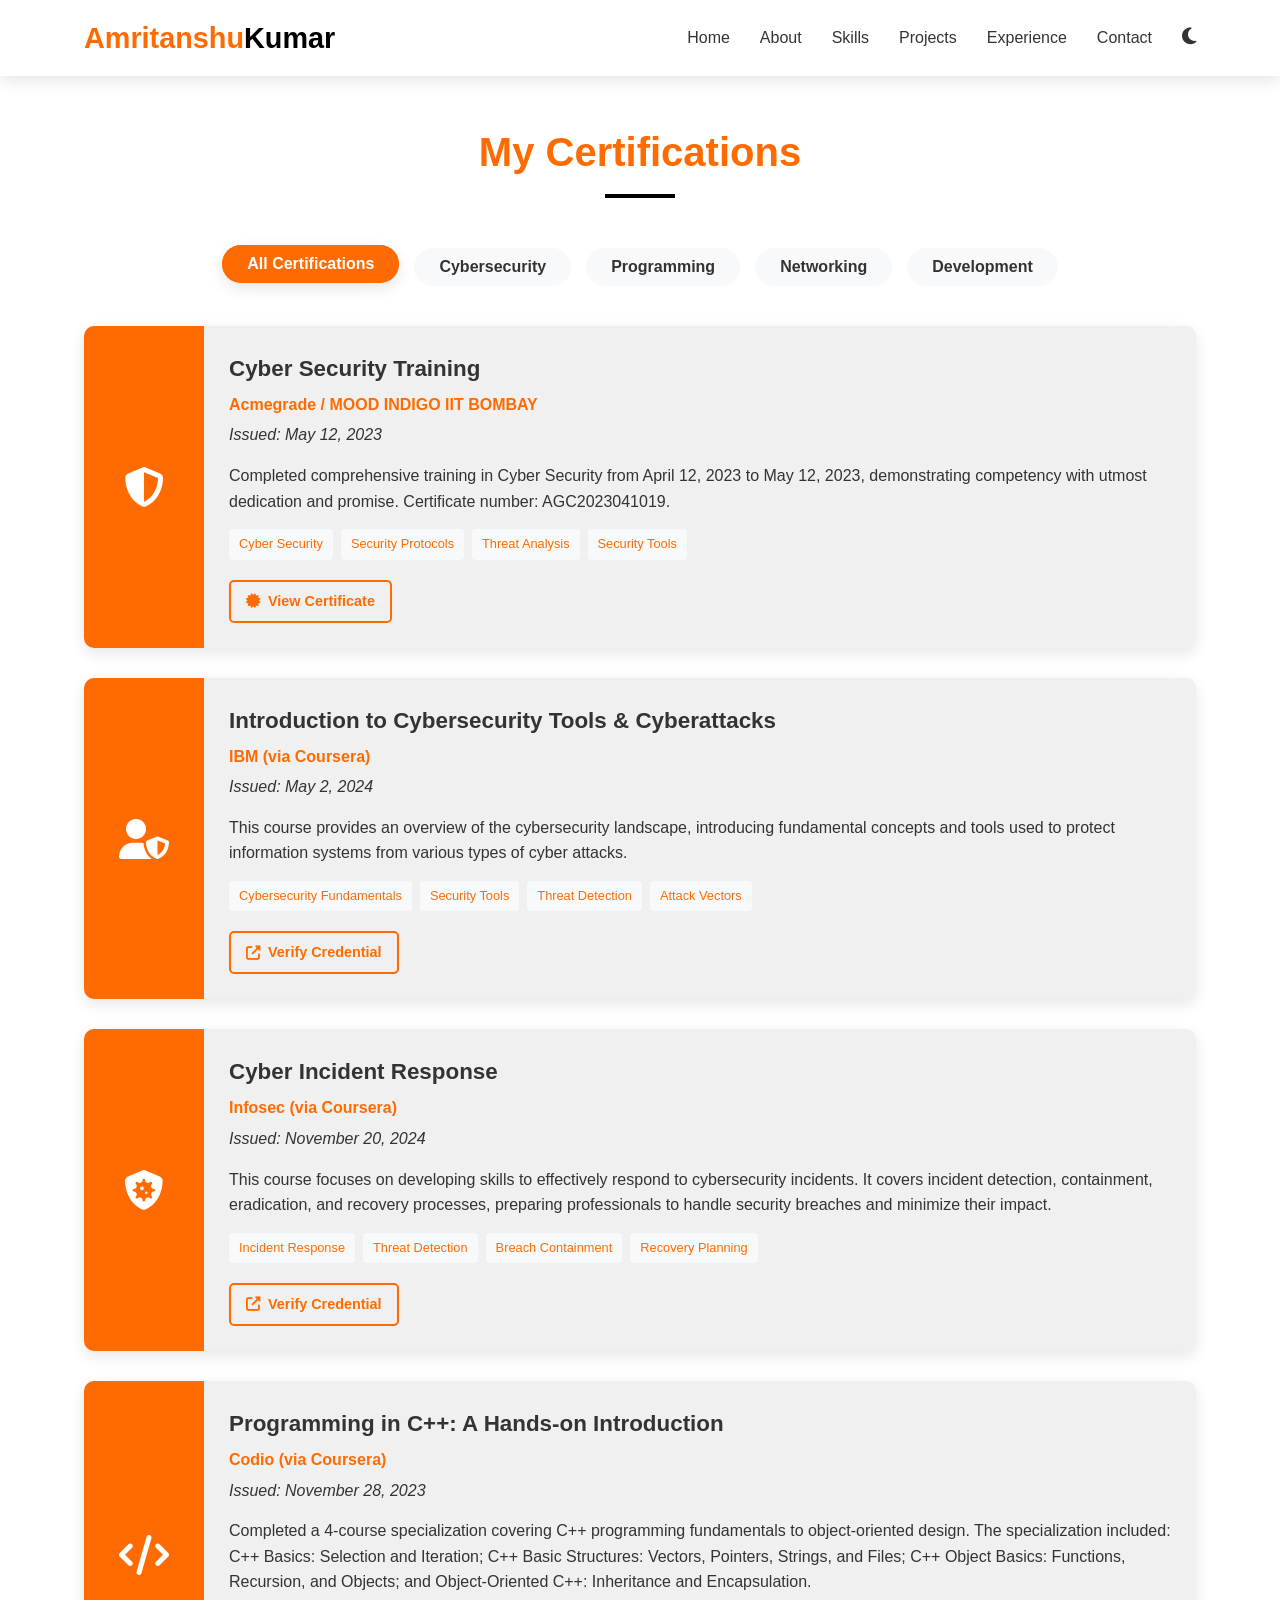
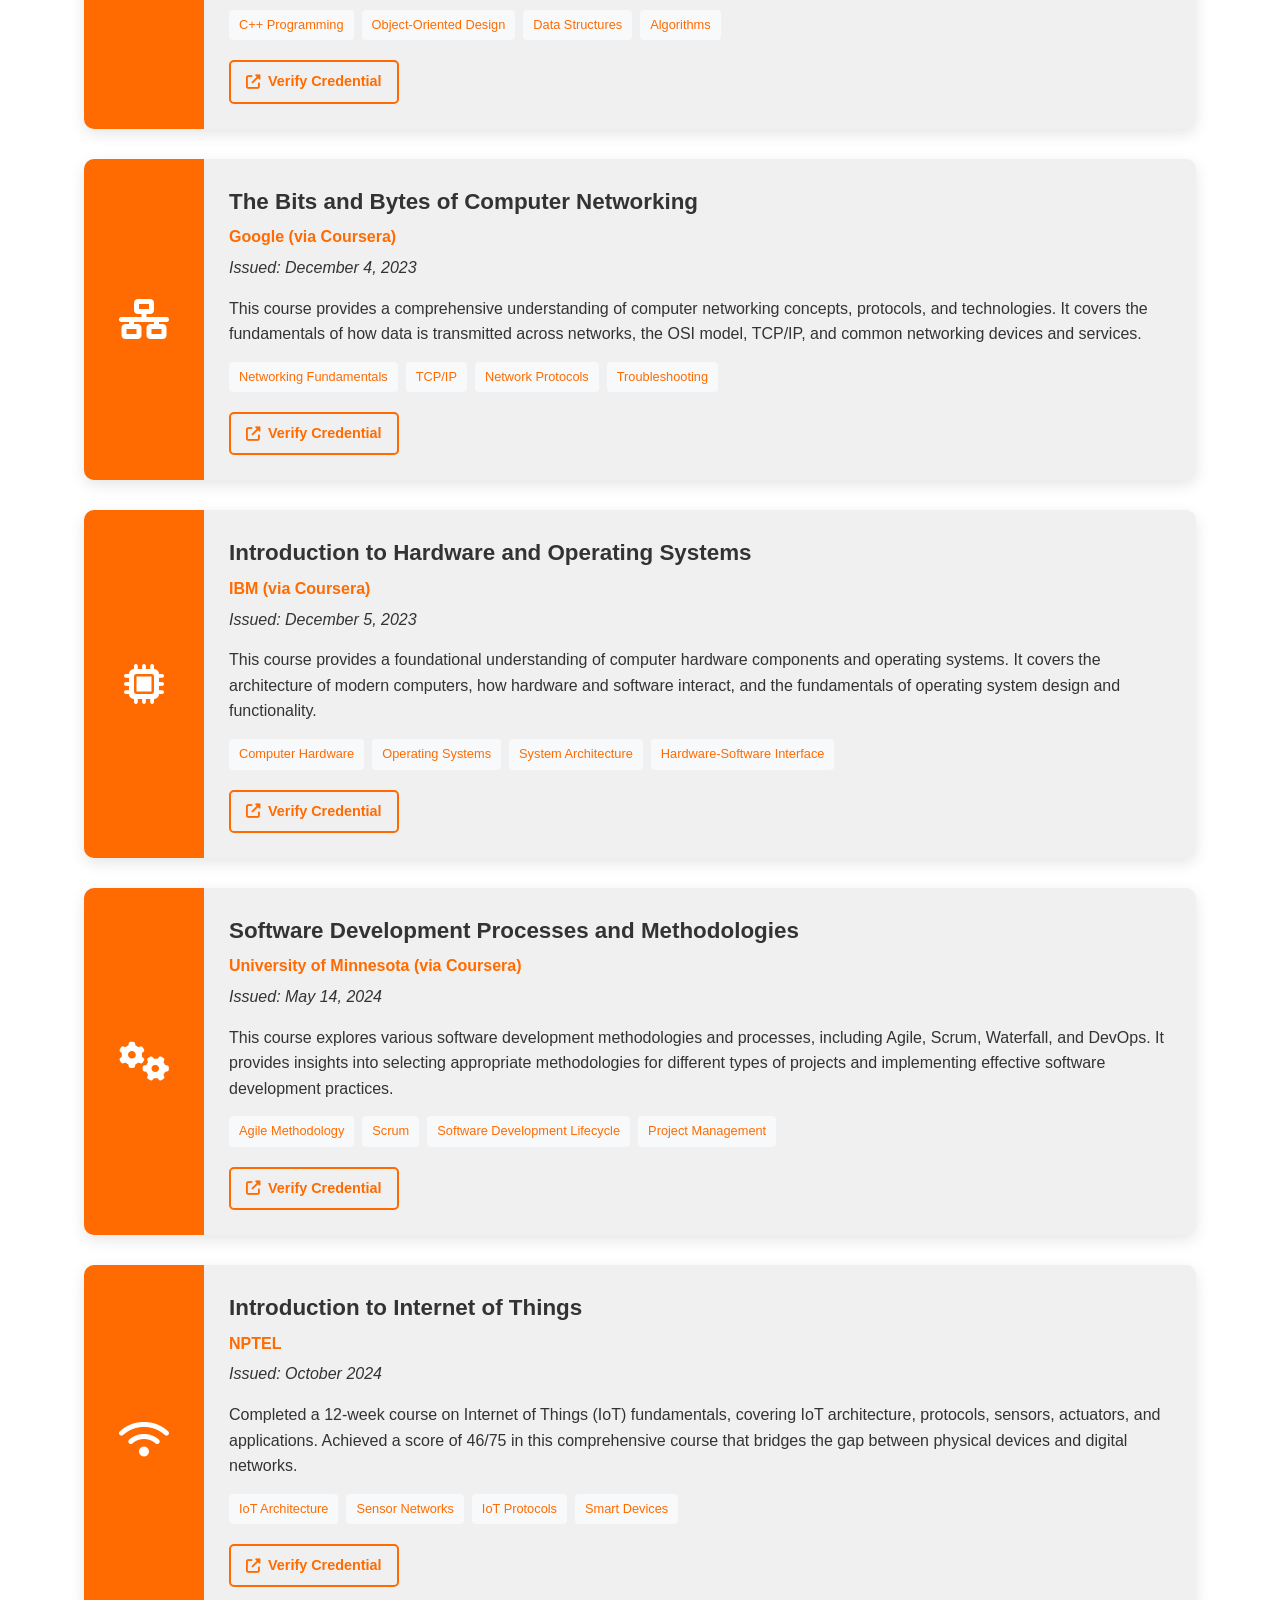
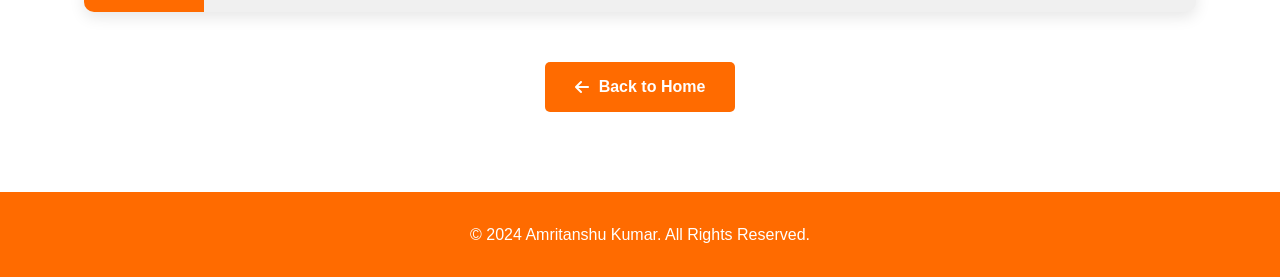
==== commit 598c83fc: "Update the project section" ====
--- a/certifications.html
+++ b/certifications.html
@@ -19,7 +19,7 @@
                     <li><a href="index.html#home">Home</a></li>
                     <li><a href="index.html#about">About</a></li>
                     <li><a href="index.html#skills">Skills</a></li>
-                    <li><a href="index.html#projects">Projects</a></li>
+                    <li><a href="projects.html">Projects</a></li>
                     <li><a href="index.html#experience">Experience</a></li>
                     <li><a href="index.html#contact">Contact</a></li>
                     <li>
--- a/styles.css
+++ b/styles.css
@@ -54,7 +54,7 @@
   --background-color: var(--background-color-light);
   --surface-color: var(--surface-color-light);
   --text-color: var(--text-color-light);
-  --text-secondary: var(--text-secondary-light);
+  --text_secondary: var(--text-secondary-light);
   --border-color: var(--border-color-light);
   --card-bg: var(--card-bg-light);
   --shadow: var(--shadow-light);
@@ -887,7 +887,7 @@
 
 /* Find the skill-icon styles and update them to fix the black line issue */
 
-/* Replace or add these styles to fix the issue with the skill labels */
+/* Replace these styles to fix the issue with the skill labels */
 .skill-icon {
   position: relative;
   width: 100px;
@@ -915,18 +915,21 @@
   font-size: 0.9rem;
   white-space: nowrap;
   z-index: 10;
-  /* Remove the visibility:hidden to make labels always visible */
-  box-shadow: 0 2px 5px rgba(0, 0, 0, 0.2); /* Add shadow for better appearance */
-  width: auto; /* Ensure the width is based on content */
-  min-width: max-content; /* Ensure the label doesn't break into multiple lines */
-}
-
-/* Remove the ::before pseudo-element that might be causing the line */
-.skill-icon::before {
-  content: none; /* Remove any content that might be creating the line */
-}
-
-/* If you still want to show a tooltip on hover, create a new pseudo-element */
+  opacity: 0; /* Hide by default */
+  visibility: hidden; /* Hide by default */
+  transition: opacity 0.3s ease, visibility 0.3s ease;
+  box-shadow: 0 2px 5px rgba(0, 0, 0, 0.2);
+  width: auto;
+  min-width: max-content;
+}
+
+/* Show label on hover */
+.skill-icon:hover::after {
+  opacity: 1;
+  visibility: visible;
+}
+
+/* Add a small arrow pointing to the icon */
 .skill-icon:hover::before {
   content: "";
   position: absolute;
@@ -937,12 +940,8 @@
   border-style: solid;
   border-color: transparent transparent var(--accent-color) transparent;
   z-index: 10;
-}
-
-/* Update the hover state to not affect the label position */
-.skill-icon:hover::after {
-  bottom: -30px; /* Keep the same position on hover */
   opacity: 1;
+  visibility: visible;
 }
 
 .skill-icon::before {
@@ -993,11 +992,20 @@
 
 /* Ensure GitHub icon is visible in both light and dark modes */
 body.light-mode .skill-icon .fa-github {
-  color: #333333;
+  color: #000000; /* Darker black for better contrast */
+  font-size: 2.8rem; /* Slightly larger */
 }
 
 body.dark-mode .skill-icon .fa-github {
-  color: #ffffff;
+  color: #ffffff; /* White for dark mode */
+  font-size: 2.8rem; /* Slightly larger */
+  text-shadow: 0 0 3px rgba(0, 0, 0, 0.5); /* Add subtle shadow for better visibility */
+}
+
+/* Add this to make all skill icons more visible on hover */
+.skill-icon:hover i {
+  transform: scale(1.2);
+  filter: drop-shadow(0 0 3px rgba(0, 0, 0, 0.3));
 }
 
 .skill-icon:hover i {
@@ -1154,16 +1162,166 @@
 
 .projects-grid {
   display: grid;
-  grid-template-columns: repeat(auto-fill, minmax(300px, 1fr));
+  grid-template-columns: repeat(3, 1fr);
   gap: 30px;
-}
-
+  max-width: 1200px;
+  margin: 0 auto;
+}
+
+/* Add responsive adjustments for the projects grid */
+@media (max-width: 1200px) {
+  .projects-grid {
+    grid-template-columns: repeat(2, 1fr);
+  }
+}
+
+@media (max-width: 768px) {
+  .projects-grid {
+    grid-template-columns: 1fr;
+  }
+}
+
+/* Add these styles for the flip card effect */
+/* Find the .project-card style and update it */
 .project-card {
-  background-color: var(--card-bg);
+  background-color: transparent;
+  border-radius: 10px;
+  height: 450px; /* Set a fixed height for all cards */
+  perspective: 1000px; /* 3D effect */
+  margin-bottom: 30px;
+}
+
+/* Add these new styles for the flip card inner container */
+.project-card-inner {
+  position: relative;
+  width: 100%;
+  height: 100%;
+  text-align: center;
+  transition: transform 0.8s;
+  transform-style: preserve-3d;
+  box-shadow: var(--shadow);
+  border-radius: 10px;
+}
+
+/* Add hover effect to flip the card */
+.project-card:hover .project-card-inner {
+  transform: rotateY(180deg);
+}
+
+/* Position the front and back sides */
+.project-card-front,
+.project-card-back {
+  position: absolute;
+  width: 100%;
+  height: 100%;
+  -webkit-backface-visibility: hidden; /* Safari */
+  backface-visibility: hidden;
   border-radius: 10px;
   overflow: hidden;
-  box-shadow: var(--shadow);
-  transition: var(--transition);
+}
+
+/* Style the front side */
+.project-card-front {
+  background-color: var(--card-bg);
+  color: var(--text-color);
+  display: flex;
+  flex-direction: column;
+}
+
+/* Style the back side */
+.project-card-back {
+  background-color: var(--primary-color);
+  color: white;
+  transform: rotateY(180deg);
+  display: flex;
+  justify-content: center;
+  align-items: center;
+  padding: 20px;
+}
+
+/* Style the content on the back of the card */
+.project-back-content {
+  text-align: center;
+}
+
+.project-back-content h3 {
+  font-size: 1.5rem;
+  margin-bottom: 15px;
+  color: white;
+}
+
+.project-back-content p {
+  margin-bottom: 25px;
+  color: rgba(255, 255, 255, 0.9);
+}
+
+/* Style the links on the back of the card */
+.project-card-back .project-links {
+  display: flex;
+  flex-direction: column;
+  gap: 15px;
+  justify-content: center;
+  align-items: center;
+}
+
+.project-card-back .project-link {
+  background-color: white;
+  color: var(--primary-color);
+  padding: 12px 25px;
+  border-radius: 30px;
+  text-decoration: none;
+  font-weight: 600;
+  display: inline-flex;
+  align-items: center;
+  gap: 10px;
+  transition: all 0.3s ease;
+  width: 80%;
+  justify-content: center;
+}
+
+.project-card-back .project-link:hover {
+  background-color: var(--accent-color);
+  color: white;
+  transform: translateY(-3px);
+  box-shadow: 0 5px 15px rgba(0, 0, 0, 0.2);
+}
+
+/* Update the project image styles */
+.project-img {
+  height: 200px;
+  overflow: hidden;
+}
+
+.project-info {
+  padding: 20px;
+  flex-grow: 1;
+  display: flex;
+  flex-direction: column;
+  text-align: left;
+}
+
+/* Update the project filtering to work with the new card structure */
+.filter-btn.active + .projects-grid .project-card[data-category]:not([data-category="all"]) {
+  display: block;
+}
+
+/* Make sure the project cards are responsive */
+@media (max-width: 992px) {
+  .project-card {
+    height: 420px;
+  }
+}
+
+@media (max-width: 768px) {
+  .project-card {
+    height: 400px;
+  }
+}
+
+@media (max-width: 480px) {
+  .project-card {
+    height: 380px;
+  }
 }
 
 .project-card:hover {
@@ -1227,6 +1385,9 @@
 
 .project-info {
   padding: 20px;
+  flex-grow: 1;
+  display: flex;
+  flex-direction: column;
 }
 
 .project-info h3 {
@@ -1238,6 +1399,7 @@
 .project-info p {
   margin-bottom: 15px;
   color: var(--text-secondary);
+  flex-grow: 1;
 }
 
 .project-tech {
@@ -1258,6 +1420,7 @@
 .project-links {
   display: flex;
   gap: 15px;
+  margin-top: auto;
 }
 
 .project-link {
@@ -2458,3 +2621,257 @@
   text-align: center;
   margin-top: 30px;
 }
+
+/* 
+==============================================
+TESTIMONIALS SECTION
+==============================================
+*/
+.testimonials {
+  background-color: var(--background-color);
+  padding: 80px 0;
+}
+
+.testimonials-slider {
+  display: flex;
+  overflow-x: auto;
+  scroll-snap-type: x mandatory;
+  scroll-behavior: smooth;
+  -webkit-overflow-scrolling: touch;
+  margin-bottom: 30px;
+  padding: 20px 0;
+  /* Hide scrollbar */
+  scrollbar-width: none; /* Firefox */
+  -ms-overflow-style: none; /* IE and Edge */
+}
+
+.testimonials-slider::-webkit-scrollbar {
+  display: none; /* Chrome, Safari, Opera */
+}
+
+.testimonial-card {
+  flex: 0 0 100%;
+  scroll-snap-align: start;
+  background-color: var(--card-bg);
+  border-radius: 15px;
+  padding: 30px;
+  margin-right: 20px;
+  box-shadow: var(--shadow);
+  transition: transform 0.3s ease;
+  display: flex;
+  flex-direction: column;
+  min-width: 280px;
+}
+
+.testimonial-card:hover {
+  transform: translateY(-5px);
+  box-shadow: 0 15px 30px rgba(0, 0, 0, 0.15);
+}
+
+.testimonial-content {
+  margin-bottom: 20px;
+  flex-grow: 1;
+}
+
+.testimonial-content p {
+  font-size: 1.1rem;
+  line-height: 1.6;
+  color: var(--text-color);
+  font-style: italic;
+  position: relative;
+}
+
+.testimonial-content p::before,
+.testimonial-content p::after {
+  content: '"';
+  font-size: 1.5rem;
+  color: var(--primary-color);
+  font-weight: bold;
+}
+
+.testimonial-author {
+  display: flex;
+  align-items: center;
+  gap: 15px;
+}
+
+.testimonial-avatar {
+  width: 50px;
+  height: 50px;
+  border-radius: 50%;
+  background-color: var(--primary-color);
+  display: flex;
+  justify-content: center;
+  align-items: center;
+  color: white;
+  font-size: 1.5rem;
+}
+
+.testimonial-info h4 {
+  font-size: 1.1rem;
+  color: var(--text-color);
+  margin-bottom: 5px;
+}
+
+.testimonial-info p {
+  font-size: 0.9rem;
+  color: var(--text-secondary);
+}
+
+.testimonial-dots {
+  display: flex;
+  justify-content: center;
+  gap: 10px;
+}
+
+.dot {
+  width: 12px;
+  height: 12px;
+  border-radius: 50%;
+  background-color: var(--border-color);
+  cursor: pointer;
+  transition: var(--transition);
+}
+
+.dot.active {
+  background-color: var(--primary-color);
+  transform: scale(1.2);
+}
+
+/* Responsive styles for testimonials */
+@media (min-width: 768px) {
+  .testimonials-slider {
+    display: grid;
+    grid-template-columns: repeat(auto-fit, minmax(300px, 1fr));
+    gap: 30px;
+    overflow: visible;
+  }
+
+  .testimonial-card {
+    margin-right: 0;
+  }
+
+  .testimonial-dots {
+    display: none;
+  }
+}
+
+@media (max-width: 767px) {
+  .testimonial-card {
+    flex: 0 0 90%;
+    min-width: 90%;
+  }
+}
+
+/* 
+==============================================
+PROJECTS PAGE
+==============================================
+*/
+.projects-page {
+  padding-top: 120px;
+  padding-bottom: 80px;
+  background-color: var(--background-color);
+}
+
+.section-description {
+  text-align: center;
+  max-width: 800px;
+  margin: 20px auto 40px;
+  color: var(--text-secondary);
+  font-size: 1.1rem;
+  line-height: 1.6;
+}
+
+.projects-preview {
+  background-color: var(--background-color);
+  padding: 80px 0;
+}
+
+.projects-preview-grid {
+  display: grid;
+  grid-template-columns: repeat(auto-fill, minmax(300px, 1fr));
+  gap: 30px;
+  margin-bottom: 40px;
+}
+
+.projects-preview-grid.centered {
+  display: flex;
+  justify-content: center;
+  gap: 30px;
+  margin-bottom: 40px;
+  flex-wrap: wrap;
+  max-width: 900px;
+  margin-left: auto;
+  margin-right: auto;
+}
+
+.projects-preview-grid.centered .project-card {
+  flex: 0 0 350px;
+  max-width: 350px;
+}
+
+.view-all-projects {
+  text-align: center;
+  margin-top: 30px;
+}
+
+.view-all-projects .btn {
+  display: inline-flex;
+  align-items: center;
+  gap: 10px;
+  padding: 12px 25px;
+  font-size: 1.1rem;
+}
+
+.back-to-home {
+  text-align: center;
+  margin-top: 50px;
+}
+
+.back-to-home .btn {
+  display: inline-flex;
+  align-items: center;
+  gap: 10px;
+}
+
+/* Active navigation link */
+.nav-links a.active {
+  color: var(--primary-color);
+  font-weight: 600;
+}
+
+/* Animation for project cards on the projects page */
+.projects-page .project-card {
+  opacity: 0;
+  transform: translateY(20px);
+  animation: fadeInUp 0.6s forwards;
+  animation-delay: calc(0.1s * var(--card-index, 1));
+}
+
+@keyframes fadeInUp {
+  to {
+    opacity: 1;
+    transform: translateY(0);
+  }
+}
+
+/* Add animation delay to each card */
+.projects-page .project-card:nth-child(1) {
+  --card-index: 1;
+}
+.projects-page .project-card:nth-child(2) {
+  --card-index: 2;
+}
+.projects-page .project-card:nth-child(3) {
+  --card-index: 3;
+}
+.projects-page .project-card:nth-child(4) {
+  --card-index: 4;
+}
+.projects-page .project-card:nth-child(5) {
+  --card-index: 5;
+}
+.projects-page .project-card:nth-child(6) {
+  --card-index: 6;
+}
